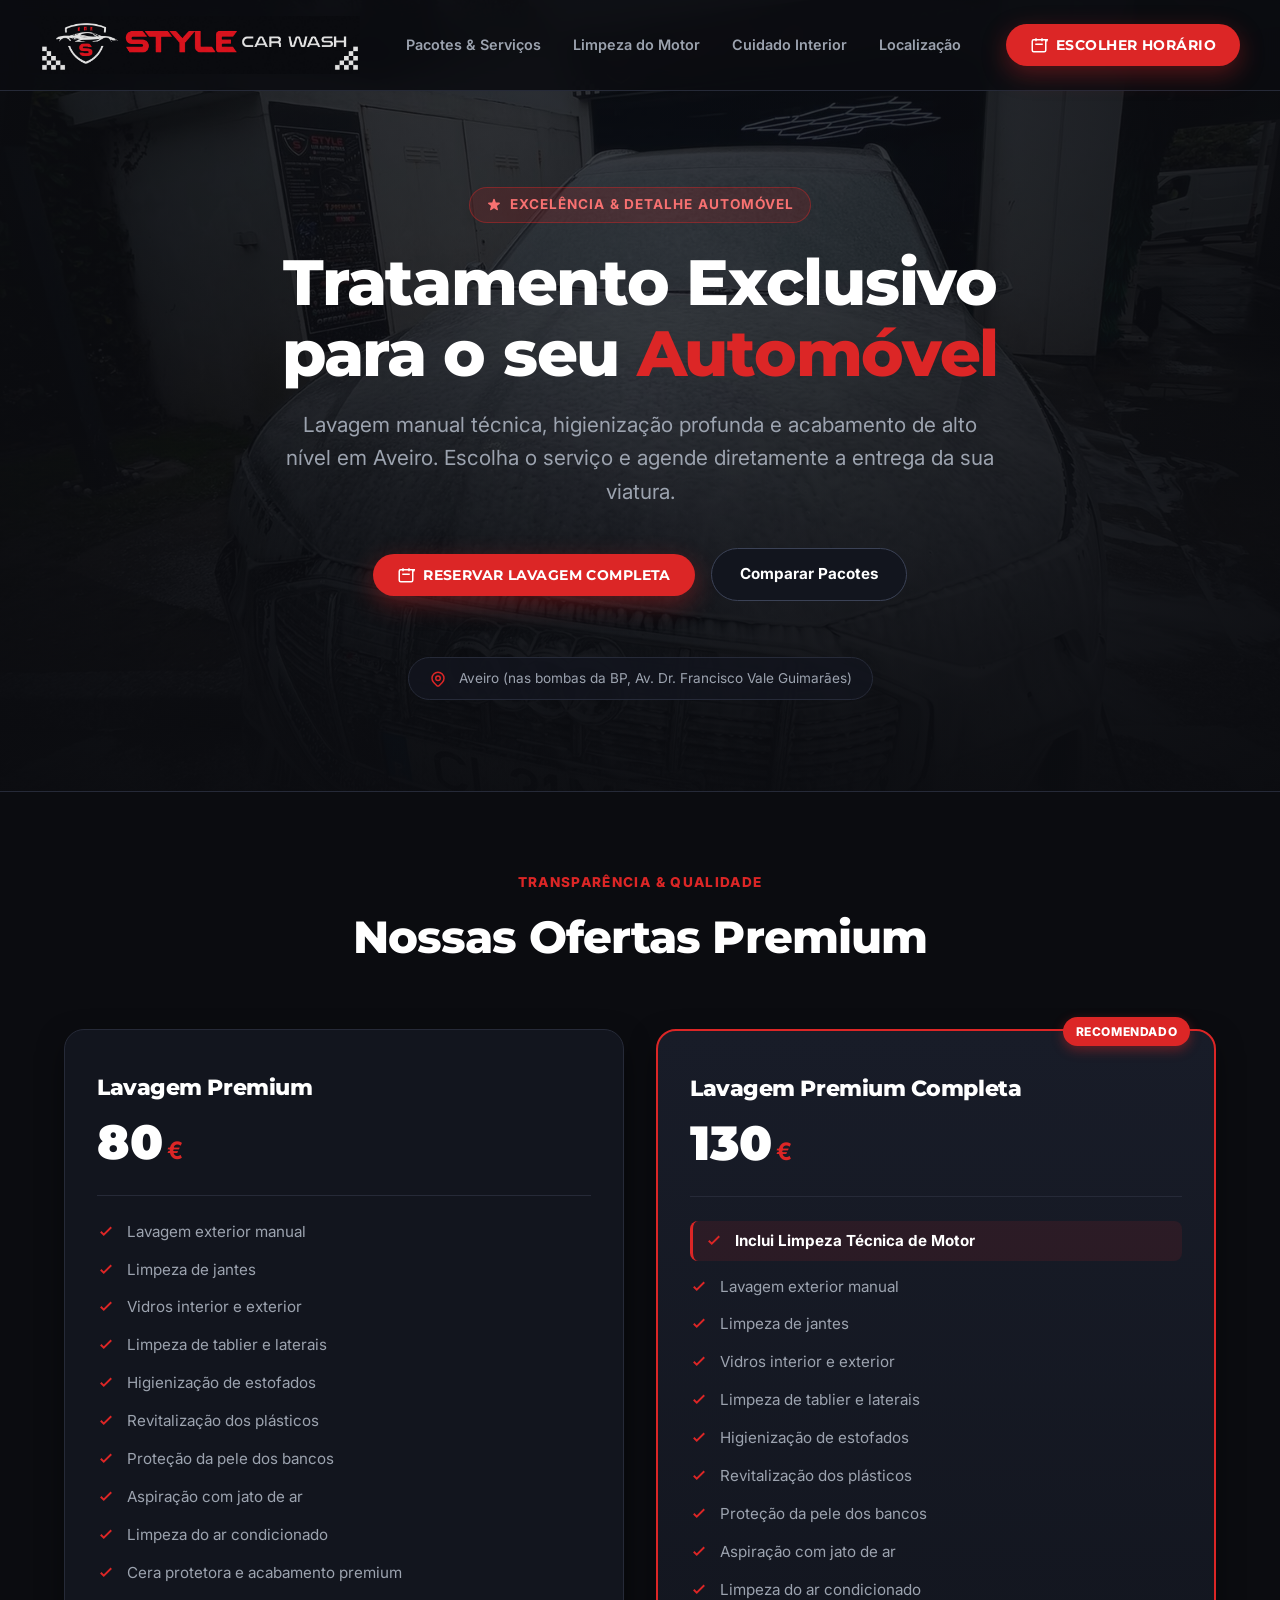
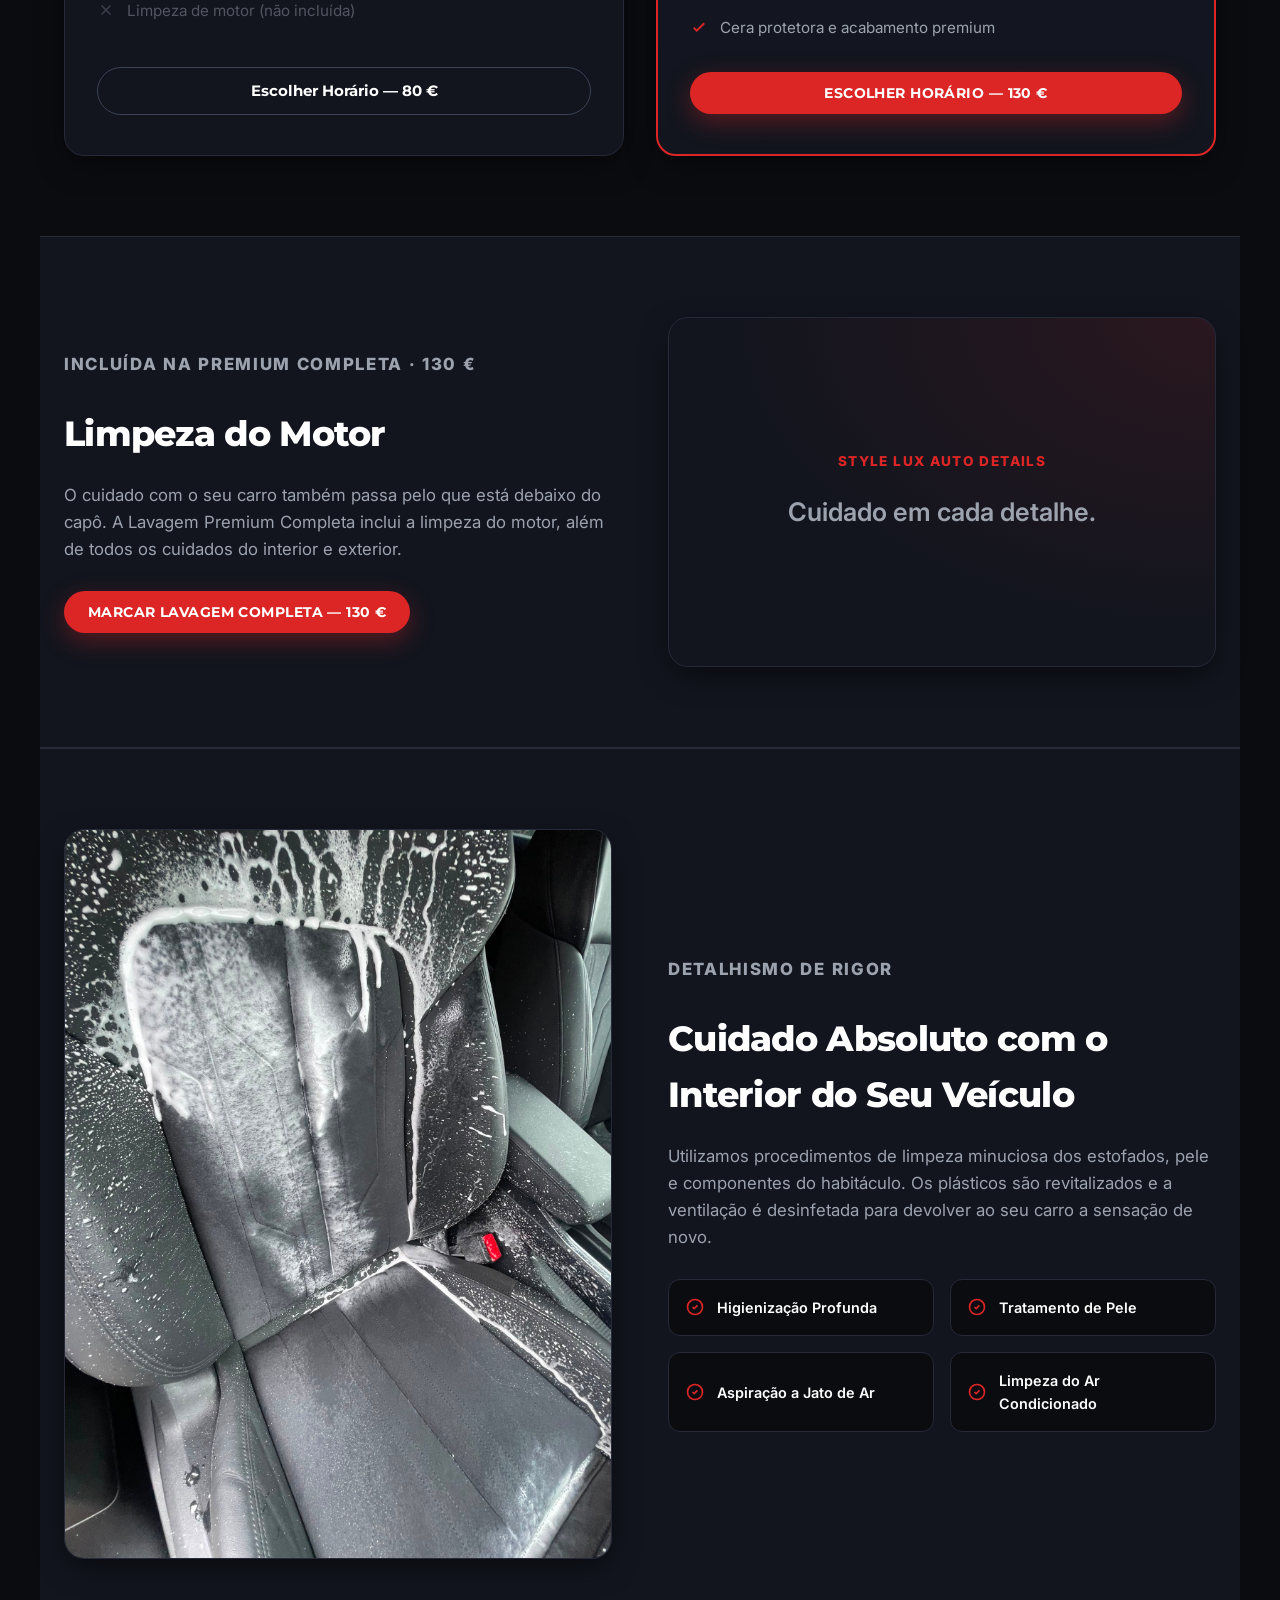
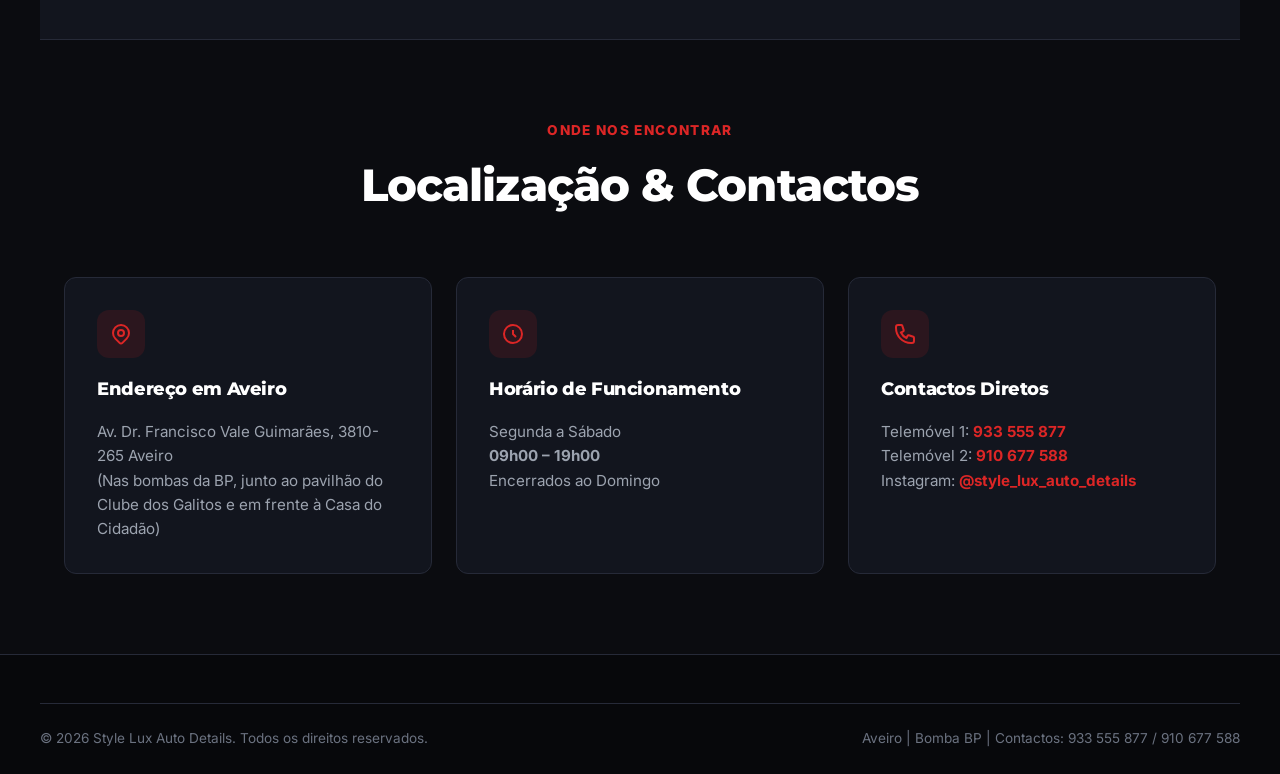
==== public/index.html @ 61701cb6 "Add Style Lux booking site, CRM and Vercel deployment support" ====
<!DOCTYPE html>
<html lang="pt-PT">
<head>
  <meta charset="UTF-8">
  <meta name="viewport" content="width=device-width, initial-scale=1.0">
  <title>Style Lux Auto Details | Detalhe Automóvel Premium em Aveiro</title>
  <meta name="description" content="Serviço de detalhe e lavagem premium automóvel nas bombas da BP em Aveiro. Escolha o seu pacote e agende o horário de entrega da sua viatura online.">
  <meta name="keywords" content="Style Lux, detalhe automóvel Aveiro, lavagem premium Aveiro, higienização estofados, limpeza motor Aveiro">
  
  <link rel="stylesheet" href="css/style.css?v=20261001-motor">
  <link rel="shortcut icon" href="data:image/svg+xml,<svg xmlns=%22http://www.w3.org/2000/svg%22 viewBox=%220 0 100 100%22><text y=%22.9em%22 font-size=%2290%22>🏎️</text></svg>">
</head>
<body>

  <!-- NAVBAR -->
  <nav class="navbar" id="navbar">
    <div class="nav-container">
      <a href="#" class="brand-logo" aria-label="Style Car Wash — início">
        <img src="assets/style-car-wash-logo.jpg" alt="Style Car Wash" width="320" height="58">
      </a>
      <ul class="nav-links">
        <li><a href="#servicos">Pacotes & Serviços</a></li>
        <li><a href="#motor">Limpeza do Motor</a></li>
        <li><a href="#detalhe">Cuidado Interior</a></li>
        <li><a href="#contactos">Localização</a></li>
      </ul>
      <button class="btn-cta" id="btn-nav-book" onclick="openBookingModal()">
        <svg width="18" height="18" fill="none" stroke="currentColor" stroke-width="2" viewBox="0 0 24 24"><path d="M8 7V3m8 4V3m-9 8h10M5 21h14a2 2 0 002-2V7a2 2 0 002-2H5a2 2 0 00-2 2v12a2 2 0 002 2z"></path></svg>
        Escolher Horário
      </button>
    </div>
  </nav>

  <!-- HERO SECTION -->
  <header class="hero">
    <div class="hero-overlay"></div>
    <div class="hero-container">
      <div class="hero-tag">
        <svg width="16" height="16" fill="currentColor" viewBox="0 0 20 20"><path d="M9.049 2.927c.3-.921 1.603-.921 1.902 0l1.07 3.292a1 1 0 00.95.69h3.462c.969 0 1.371 1.24.588 1.81l-2.8 2.034a1 1 0 00-.364 1.118l1.07 3.292c.3.921-.755 1.688-1.54 1.118l-2.8-2.034a1 1 0 00-1.175 0l-2.8 2.034c-.784.57-1.838-.197-1.539-1.118l1.07-3.292a1 1 0 00-.364-1.118L2.98 8.72c-.783-.57-.38-1.81.588-1.81h3.461a1 1 0 00.951-.69l1.07-3.292z"/></svg>
        Excelência & Detalhe Automóvel
      </div>
      <h1 class="hero-title">Tratamento Exclusivo para o seu <span>Automóvel</span></h1>
      <p class="hero-subtitle">Lavagem manual técnica, higienização profunda e acabamento de alto nível em Aveiro. Escolha o serviço e agende diretamente a entrega da sua viatura.</p>
      
      <div class="hero-actions">
        <button class="btn-cta" onclick="openBookingModal('completa')">
          <svg width="18" height="18" fill="none" stroke="currentColor" stroke-width="2" viewBox="0 0 24 24"><path d="M8 7V3m8 4V3m-9 8h10M5 21h14a2 2 0 002-2V7a2 2 0 002-2H5a2 2 0 00-2 2v12a2 2 0 002 2z"></path></svg>
          Reservar Lavagem Completa
        </button>
        <a href="#servicos" class="btn-secondary">Comparar Pacotes</a>
      </div>

      <div class="hero-location-bar">
        <svg width="18" height="18" fill="none" stroke="currentColor" stroke-width="2" viewBox="0 0 24 24"><path d="M17.657 16.657L13.414 20.9a1.998 1.998 0 01-2.827 0l-4.244-4.243a8 8 0 1111.314 0z"></path><path d="M15 11a3 3 0 11-6 0 3 3 0 016 0z"></path></svg>
        Aveiro (nas bombas da BP, Av. Dr. Francisco Vale Guimarães)
      </div>
    </div>
  </header>

  <!-- SERVICES SECTION -->
  <section class="section" id="servicos">
    <div class="section-header">
      <p class="section-subtitle">Transparência & Qualidade</p>
      <h2 class="section-title">Nossas Ofertas Premium</h2>
    </div>

    <div class="packages-grid">
      
      <!-- PACKAGE 1: PREMIUM (80 EUR) -->
      <div class="package-card" id="card-premium">
        <div class="package-header">
          <h3 class="package-name">Lavagem Premium</h3>
          <div class="package-price">
            <span class="amount">80</span>
            <span class="currency">€</span>
          </div>
        </div>
        <ul class="package-highlights">
          <li>
            <svg width="18" height="18" fill="none" stroke="currentColor" stroke-width="2.5" viewBox="0 0 24 24"><path d="M5 13l4 4L19 7"></path></svg>
            <span>Lavagem exterior manual</span>
          </li>
          <li>
            <svg width="18" height="18" fill="none" stroke="currentColor" stroke-width="2.5" viewBox="0 0 24 24"><path d="M5 13l4 4L19 7"></path></svg>
            <span>Limpeza de jantes</span>
          </li>
          <li>
            <svg width="18" height="18" fill="none" stroke="currentColor" stroke-width="2.5" viewBox="0 0 24 24"><path d="M5 13l4 4L19 7"></path></svg>
            <span>Vidros interior e exterior</span>
          </li>
          <li>
            <svg width="18" height="18" fill="none" stroke="currentColor" stroke-width="2.5" viewBox="0 0 24 24"><path d="M5 13l4 4L19 7"></path></svg>
            <span>Limpeza de tablier e laterais</span>
          </li>
          <li>
            <svg width="18" height="18" fill="none" stroke="currentColor" stroke-width="2.5" viewBox="0 0 24 24"><path d="M5 13l4 4L19 7"></path></svg>
            <span>Higienização de estofados</span>
          </li>
          <li>
            <svg width="18" height="18" fill="none" stroke="currentColor" stroke-width="2.5" viewBox="0 0 24 24"><path d="M5 13l4 4L19 7"></path></svg>
            <span>Revitalização dos plásticos</span>
          </li>
          <li>
            <svg width="18" height="18" fill="none" stroke="currentColor" stroke-width="2.5" viewBox="0 0 24 24"><path d="M5 13l4 4L19 7"></path></svg>
            <span>Proteção da pele dos bancos</span>
          </li>
          <li>
            <svg width="18" height="18" fill="none" stroke="currentColor" stroke-width="2.5" viewBox="0 0 24 24"><path d="M5 13l4 4L19 7"></path></svg>
            <span>Aspiração com jato de ar</span>
          </li>
          <li>
            <svg width="18" height="18" fill="none" stroke="currentColor" stroke-width="2.5" viewBox="0 0 24 24"><path d="M5 13l4 4L19 7"></path></svg>
            <span>Limpeza do ar condicionado</span>
          </li>
          <li>
            <svg width="18" height="18" fill="none" stroke="currentColor" stroke-width="2.5" viewBox="0 0 24 24"><path d="M5 13l4 4L19 7"></path></svg>
            <span>Cera protetora e acabamento premium</span>
          </li>
          <li class="excluded">
            <svg width="18" height="18" fill="none" stroke="currentColor" stroke-width="2" viewBox="0 0 24 24"><path d="M6 18L18 6M6 6l12 12"></path></svg>
            <span>Limpeza de motor (não incluída)</span>
          </li>
        </ul>
        <button class="btn-secondary" onclick="openBookingModal('premium')">
          Escolher Horário — 80 €
        </button>
      </div>

      <!-- PACKAGE 2: PREMIUM COMPLETA (130 EUR) -->
      <div class="package-card popular" id="card-completa">
        <span class="popular-badge">Recomendado</span>
        <div class="package-header">
          <h3 class="package-name">Lavagem Premium Completa</h3>
          <div class="package-price">
            <span class="amount">130</span>
            <span class="currency">€</span>
          </div>
        </div>
        <ul class="package-highlights">
          <li class="motor-highlight">
            <svg width="18" height="18" fill="none" stroke="currentColor" stroke-width="2.5" viewBox="0 0 24 24"><path d="M5 13l4 4L19 7"></path></svg>
            <span>Inclui Limpeza Técnica de Motor</span>
          </li>
          <li>
            <svg width="18" height="18" fill="none" stroke="currentColor" stroke-width="2.5" viewBox="0 0 24 24"><path d="M5 13l4 4L19 7"></path></svg>
            <span>Lavagem exterior manual</span>
          </li>
          <li>
            <svg width="18" height="18" fill="none" stroke="currentColor" stroke-width="2.5" viewBox="0 0 24 24"><path d="M5 13l4 4L19 7"></path></svg>
            <span>Limpeza de jantes</span>
          </li>
          <li>
            <svg width="18" height="18" fill="none" stroke="currentColor" stroke-width="2.5" viewBox="0 0 24 24"><path d="M5 13l4 4L19 7"></path></svg>
            <span>Vidros interior e exterior</span>
          </li>
          <li>
            <svg width="18" height="18" fill="none" stroke="currentColor" stroke-width="2.5" viewBox="0 0 24 24"><path d="M5 13l4 4L19 7"></path></svg>
            <span>Limpeza de tablier e laterais</span>
          </li>
          <li>
            <svg width="18" height="18" fill="none" stroke="currentColor" stroke-width="2.5" viewBox="0 0 24 24"><path d="M5 13l4 4L19 7"></path></svg>
            <span>Higienização de estofados</span>
          </li>
          <li>
            <svg width="18" height="18" fill="none" stroke="currentColor" stroke-width="2.5" viewBox="0 0 24 24"><path d="M5 13l4 4L19 7"></path></svg>
            <span>Revitalização dos plásticos</span>
          </li>
          <li>
            <svg width="18" height="18" fill="none" stroke="currentColor" stroke-width="2.5" viewBox="0 0 24 24"><path d="M5 13l4 4L19 7"></path></svg>
            <span>Proteção da pele dos bancos</span>
          </li>
          <li>
            <svg width="18" height="18" fill="none" stroke="currentColor" stroke-width="2.5" viewBox="0 0 24 24"><path d="M5 13l4 4L19 7"></path></svg>
            <span>Aspiração com jato de ar</span>
          </li>
          <li>
            <svg width="18" height="18" fill="none" stroke="currentColor" stroke-width="2.5" viewBox="0 0 24 24"><path d="M5 13l4 4L19 7"></path></svg>
            <span>Limpeza do ar condicionado</span>
          </li>
          <li>
            <svg width="18" height="18" fill="none" stroke="currentColor" stroke-width="2.5" viewBox="0 0 24 24"><path d="M5 13l4 4L19 7"></path></svg>
            <span>Cera protetora e acabamento premium</span>
          </li>
        </ul>
        <button class="btn-cta" style="width:100%; justify-content:center;" onclick="openBookingModal('completa')">
          Escolher Horário — 130 €
        </button>
      </div>

    </div>
  </section>

  <!-- ENGINE CLEANING SPOTLIGHT -->
  <section class="section detail-section" id="motor">
    <div class="detail-grid">
      <div class="detail-content">
        <p class="section-subtitle">Incluída na Premium Completa · 130 €</p>
        <h2>Limpeza do Motor</h2>
        <p>O cuidado com o seu carro também passa pelo que está debaixo do capô. A Lavagem Premium Completa inclui a limpeza do motor, além de todos os cuidados do interior e exterior.</p>
        <button class="btn-cta" onclick="openBookingModal('completa')">Marcar Lavagem Completa — 130 €</button>
      </div>
      <div class="detail-img-container engine-photo-placeholder" aria-label="Limpeza do motor — fotografia a adicionar">
        <span class="section-subtitle">STYLE LUX AUTO DETAILS</span>
        <span class="engine-placeholder-title">Cuidado em cada detalhe.</span>
      </div>
    </div>
  </section>

  <!-- INTERIOR & DETAIL SPOTLIGHT -->
  <section class="section detail-section" id="detalhe">
    <div class="detail-grid">
      <div class="detail-img-container">
        <img src="assets/interior-limpeza.jpeg" alt="Higienização de banco automóvel com espuma — Style Lux Aveiro">
      </div>
      <div class="detail-content">
        <p class="section-subtitle">Detalhismo de Rigor</p>
        <h2>Cuidado Absoluto com o Interior do Seu Veículo</h2>
        <p>Utilizamos procedimentos de limpeza minuciosa dos estofados, pele e componentes do habitáculo. Os plásticos são revitalizados e a ventilação é desinfetada para devolver ao seu carro a sensação de novo.</p>

        <div class="detail-features">
          <div class="detail-feature-item">
            <svg width="20" height="20" fill="none" stroke="currentColor" stroke-width="2" viewBox="0 0 24 24"><path d="M9 12l2 2 4-4m6 2a9 9 0 11-18 0 9 9 0 0118 0z"></path></svg>
            Higienização Profunda
          </div>
          <div class="detail-feature-item">
            <svg width="20" height="20" fill="none" stroke="currentColor" stroke-width="2" viewBox="0 0 24 24"><path d="M9 12l2 2 4-4m6 2a9 9 0 11-18 0 9 9 0 0118 0z"></path></svg>
            Tratamento de Pele
          </div>
          <div class="detail-feature-item">
            <svg width="20" height="20" fill="none" stroke="currentColor" stroke-width="2" viewBox="0 0 24 24"><path d="M9 12l2 2 4-4m6 2a9 9 0 11-18 0 9 9 0 0118 0z"></path></svg>
            Aspiração a Jato de Ar
          </div>
          <div class="detail-feature-item">
            <svg width="20" height="20" fill="none" stroke="currentColor" stroke-width="2" viewBox="0 0 24 24"><path d="M9 12l2 2 4-4m6 2a9 9 0 11-18 0 9 9 0 0118 0z"></path></svg>
            Limpeza do Ar Condicionado
          </div>
        </div>
      </div>
    </div>
  </section>

  <!-- LOCATION & CONTACTS SECTION -->
  <section class="section" id="contactos">
    <div class="section-header">
      <p class="section-subtitle">Onde Nos Encontrar</p>
      <h2 class="section-title">Localização & Contactos</h2>
    </div>

    <div class="info-grid">
      <div class="info-card">
        <div class="info-icon">
          <svg width="24" height="24" fill="none" stroke="currentColor" stroke-width="2" viewBox="0 0 24 24"><path d="M17.657 16.657L13.414 20.9a1.998 1.998 0 01-2.827 0l-4.244-4.243a8 8 0 1111.314 0z"></path><path d="M15 11a3 3 0 11-6 0 3 3 0 016 0z"></path></svg>
        </div>
        <h3 class="info-title">Endereço em Aveiro</h3>
        <p class="info-desc">Av. Dr. Francisco Vale Guimarães, 3810-265 Aveiro<br>(Nas bombas da BP, junto ao pavilhão do Clube dos Galitos e em frente à Casa do Cidadão)</p>
      </div>

      <div class="info-card">
        <div class="info-icon">
          <svg width="24" height="24" fill="none" stroke="currentColor" stroke-width="2" viewBox="0 0 24 24"><path d="M12 8v4l3 3m6-3a9 9 0 11-18 0 9 9 0 0118 0z"></path></svg>
        </div>
        <h3 class="info-title">Horário de Funcionamento</h3>
        <p class="info-desc">Segunda a Sábado<br><strong>09h00 – 19h00</strong><br>Encerrados ao Domingo</p>
      </div>

      <div class="info-card">
        <div class="info-icon">
          <svg width="24" height="24" fill="none" stroke="currentColor" stroke-width="2" viewBox="0 0 24 24"><path d="M3 5a2 2 0 012-2h3.28a1 1 0 01.948.684l1.498 4.493a1 1 0 01-.502 1.21l-2.257 1.13a11.042 11.042 0 005.516 5.516l1.13-2.257a1 1 0 011.21-.502l4.493 1.498a1 1 0 01.684.949V19a2 2 0 01-2 2h-1C9.716 21 3 14.284 3 6V5z"></path></svg>
        </div>
        <h3 class="info-title">Contactos Diretos</h3>
        <p class="info-desc">
          Telemóvel 1: <a href="tel:933555877" class="info-link">933 555 877</a><br>
          Telemóvel 2: <a href="tel:910677588" class="info-link">910 677 588</a><br>
          Instagram: <a href="https://instagram.com/style_lux_auto_details" target="_blank" rel="noopener" class="info-link">@style_lux_auto_details</a>
        </p>
      </div>
    </div>
  </section>

  <!-- BOOKING WIZARD MODAL -->
  <div class="modal-overlay" id="bookingModal">
    <div class="modal-container">
      <div class="modal-header">
        <h3 class="modal-title">
          <svg width="20" height="20" fill="none" stroke="currentColor" stroke-width="2" viewBox="0 0 24 24"><path d="M8 7V3m8 4V3m-9 8h10M5 21h14a2 2 0 002-2V7a2 2 0 002-2H5a2 2 0 00-2 2v12a2 2 0 002 2z"></path></svg>
          Agendar Entrega da Viatura
        </h3>
        <button class="modal-close" onclick="closeBookingModal()">&times;</button>
      </div>
      
      <div class="modal-body">
        
        <div id="bookingFormStep">
          <div class="alert alert-danger" id="formError"></div>

          <!-- SERVICE SELECTOR -->
          <div class="form-group">
            <label class="form-label">1. Selecione o Serviço</label>
            <div class="service-selector">
              <div class="service-option" id="opt-premium" onclick="selectService('premium')">
                <div class="service-option-title">Lavagem Premium</div>
                <div class="service-option-price">80 €</div>
              </div>
              <div class="service-option" id="opt-completa" onclick="selectService('completa')">
                <div class="service-option-title">Lavagem Premium Completa</div>
                <div class="service-option-price">130 €</div>
              </div>
            </div>
          </div>

          <!-- DATE SELECTOR -->
          <div class="form-group">
            <label class="form-label" for="bookingDate">2. Selecione a Data</label>
            <input type="date" id="bookingDate" class="form-control" onchange="fetchAvailability()">
          </div>

          <!-- TIME SLOT SELECTOR -->
          <div class="form-group">
            <label class="form-label">3. Horário de Entrega da Viatura</label>
            <div class="slots-grid" id="slotsGrid">
              <div style="color:var(--text-muted); font-size:0.9rem;">Por favor selecione primeiro a data.</div>
            </div>
            <div class="availability-info" id="availabilityNotice"></div>
          </div>

          <!-- CUSTOMER DETAILS -->
          <div class="form-group">
            <label class="form-label" for="customerName">4. Nome Completo</label>
            <input type="text" id="customerName" class="form-control" placeholder="Ex: João Silva">
          </div>

          <div class="form-group">
            <label class="form-label" for="customerPhone">5. Telemóvel de Contacto</label>
            <input type="tel" id="customerPhone" class="form-control" placeholder="Ex: 912 345 678">
          </div>

          <div class="form-group">
            <label class="form-label" for="carModel">6. Marca e Modelo da Viatura</label>
            <input type="text" id="carModel" class="form-control" placeholder="Ex: BMW Série 3 / Golf VII">
          </div>

          <!-- ORDER SUMMARY -->
          <div class="summary-box">
            <div class="summary-row">
              <span>Serviço:</span>
              <strong id="sumService">Lavagem Premium</strong>
            </div>
            <div class="summary-row">
              <span>Data:</span>
              <strong id="sumDate">-</strong>
            </div>
            <div class="summary-row">
              <span>Horário de Entrega:</span>
              <strong id="sumTime">-</strong>
            </div>
            <div class="summary-row total">
              <span>Total a pagar no local:</span>
              <span id="sumPrice">80 €</span>
            </div>
          </div>

          <!-- PRIVACY NOTE -->
          <p style="font-size:0.8rem; color:var(--text-muted); margin-bottom:1.25rem;">
            Os seus dados pessoais são utilizados exclusivamente para gerir a sua marcação e contacto sobre o serviço.
          </p>

          <button class="btn-cta" id="btnSubmitBooking" style="width:100%; justify-content:center;" onclick="submitBooking()">
            Confirmar Marcação
          </button>
        </div>

        <!-- CONFIRMATION STEP (SUCCESS) -->
        <div id="bookingConfirmationStep" style="display:none;">
          <div class="confirmation-box">
            <div class="success-icon">
              <svg width="32" height="32" fill="none" stroke="currentColor" stroke-width="3" viewBox="0 0 24 24"><path d="M5 13l4 4L19 7"></path></svg>
            </div>
            <h3>Marcação Confirmada com Sucesso!</h3>
            <p style="color:var(--text-muted); margin-top:0.5rem;">Guarde a sua referência de agendamento:</p>

            <div class="ref-code" id="resRefCode">#SL-XXXXXX</div>

            <div class="summary-box" style="text-align:left;">
              <div class="summary-row">
                <span>Serviço:</span>
                <strong id="resService">-</strong>
              </div>
              <div class="summary-row">
                <span>Data:</span>
                <strong id="resDate">-</strong>
              </div>
              <div class="summary-row">
                <span>Horário de Entrega:</span>
                <strong id="resTime">-</strong>
              </div>
              <div class="summary-row">
                <span>Viatura:</span>
                <strong id="resCar">-</strong>
              </div>
              <div class="summary-row total">
                <span>Valor:</span>
                <span id="resPrice">-</span>
              </div>
            </div>

            <p style="font-size:0.9rem; color:var(--text-muted); margin-bottom:1.5rem;">
              Localização: <strong>Bomba da BP em Aveiro</strong> (Av. Dr. Francisco Vale Guimarães, junto ao Clube dos Galitos).<br>
              Agradecemos a sua preferência!
            </p>

            <button class="btn-secondary" style="width:100%;" onclick="closeBookingModal()">
              Fechar
            </button>
          </div>
        </div>

      </div>
    </div>
  </div>

  <!-- FOOTER -->
  <footer class="footer">
    <div class="footer-container">
      <div class="footer-bottom">
        <div>&copy; 2026 Style Lux Auto Details. Todos os direitos reservados.</div>
        <div>Aveiro | Bomba BP | Contactos: 933 555 877 / 910 677 588</div>
      </div>
    </div>
  </footer>

  <script src="js/app.js?v=20261001-sync"></script>
</body>
</html>
---- public/css/style.css ----
/* ==========================================================================
   Style Lux Auto Details - Design System & Stylesheet
   Color Palette: Dark Charcoal (#0B0C10, #12151E), Crimson Red (#DC2626, #EF4444),
   Clean White (#FFFFFF), Muted Silver (#9CA3AF, #374151).
   ========================================================================== */

@import url('https://fonts.googleapis.com/css2?family=Montserrat:wght@400;500;600;700;800;900&family=Inter:wght@300;400;500;600;700&display=swap');

:root {
  --bg-main: #0b0c10;
  --bg-card: #12151e;
  --bg-card-hover: #191d2a;
  --bg-modal: #10131b;
  --border-color: #262a38;
  --border-highlight: #3b4256;
  
  --brand-red: #dc2626;
  --brand-red-hover: #ef4444;
  --brand-red-glow: rgba(220, 38, 38, 0.25);
  
  --text-main: #ffffff;
  --text-muted: #9ca3af;
  --text-dim: #6b7280;
  
  --accent-gold: #d97706;
  --status-green: #10b981;
  --status-red: #ef4444;
  --status-gray: #4b5563;
  
  --font-heading: 'Montserrat', -apple-system, sans-serif;
  --font-body: 'Inter', -apple-system, sans-serif;
  
  --radius-sm: 8px;
  --radius-md: 12px;
  --radius-lg: 20px;
  --radius-full: 9999px;
  
  --shadow-card: 0 10px 30px -5px rgba(0, 0, 0, 0.6);
  --shadow-red: 0 8px 25px rgba(220, 38, 38, 0.35);
}

*, *::before, *::after {
  box-sizing: border-box;
  margin: 0;
  padding: 0;
}

html {
  scroll-behavior: smooth;
  font-family: var(--font-body);
  background-color: var(--bg-main);
  color: var(--text-main);
  line-height: 1.6;
  -webkit-font-smoothing: antialiased;
}

body {
  overflow-x: hidden;
  min-height: 100vh;
  display: flex;
  flex-direction: column;
}

h1, h2, h3, h4, h5, h6 {
  font-family: var(--font-heading);
  font-weight: 800;
  letter-spacing: -0.02em;
  color: var(--text-main);
}

a {
  color: inherit;
  text-decoration: none;
}

button {
  cursor: pointer;
  border: none;
  font-family: var(--font-heading);
  transition: all 0.2s ease-in-out;
}

/* ==========================================================================
   NAVIGATION BAR
   ========================================================================== */
.navbar {
  position: fixed;
  top: 0;
  left: 0;
  right: 0;
  z-index: 1000;
  background: rgba(11, 12, 16, 0.88);
  backdrop-filter: blur(12px);
  border-bottom: 1px solid var(--border-color);
  padding: 1rem 1.5rem;
}

.nav-container {
  max-width: 1200px;
  margin: 0 auto;
  display: flex;
  align-items: center;
  justify-content: space-between;
}

.brand-logo {
  display: flex;
  align-items: center;
  gap: 0.75rem;
  font-family: var(--font-heading);
  font-weight: 900;
  font-size: 1.25rem;
  text-transform: uppercase;
  letter-spacing: 0.05em;
}

.brand-logo img {
  display: block;
  width: clamp(140px, 27vw, 320px);
  height: 58px;
  object-fit: cover;
  object-position: center;
}

@media (max-width: 600px) {
  .navbar { padding: 0.75rem 1rem; }
  .nav-container { gap: 0.75rem; }
  .brand-logo img { width: min(46vw, 180px); height: 34px; }
  #btn-nav-book { padding: 0.65rem 0.7rem; font-size: 0.65rem; letter-spacing: 0; white-space: nowrap; }
  #btn-nav-book svg { width: 15px; height: 15px; flex-shrink: 0; }
}

.brand-logo span.highlight {
  color: var(--brand-red);
}

.brand-badge {
  font-size: 0.65rem;
  font-weight: 700;
  background: rgba(220, 38, 38, 0.15);
  color: var(--brand-red);
  padding: 0.2rem 0.5rem;
  border-radius: var(--radius-sm);
  border: 1px solid rgba(220, 38, 38, 0.3);
  text-transform: uppercase;
}

.nav-links {
  display: flex;
  align-items: center;
  gap: 2rem;
  list-style: none;
}

.nav-links a {
  font-size: 0.9rem;
  font-weight: 600;
  color: var(--text-muted);
  transition: color 0.2s;
}

.nav-links a:hover {
  color: var(--text-main);
}

.btn-cta {
  background: var(--brand-red);
  color: var(--text-main);
  padding: 0.75rem 1.5rem;
  font-size: 0.9rem;
  font-weight: 700;
  border-radius: var(--radius-full);
  text-transform: uppercase;
  letter-spacing: 0.03em;
  box-shadow: var(--shadow-red);
  display: inline-flex;
  align-items: center;
  gap: 0.5rem;
}

.btn-cta:hover {
  background: var(--brand-red-hover);
  transform: translateY(-2px);
  box-shadow: 0 12px 30px rgba(220, 38, 38, 0.45);
}

/* ==========================================================================
   HERO SECTION
   ========================================================================== */
.hero {
  position: relative;
  min-height: 88vh;
  padding-top: 6rem;
  display: flex;
  align-items: center;
  justify-content: center;
  background: linear-gradient(180deg, rgba(11,12,16,0.5) 0%, rgba(11,12,16,0.95) 100%),
              url('../assets/hero-lavagem-espuma.jpeg') center/cover no-repeat;
  border-bottom: 1px solid var(--border-color);
}

.hero-overlay {
  position: absolute;
  inset: 0;
  background: radial-gradient(circle at center, rgba(11,12,16,0.3) 0%, rgba(11,12,16,0.9) 100%);
}

.hero-container {
  position: relative;
  z-index: 10;
  max-width: 900px;
  margin: 0 auto;
  padding: 3rem 1.5rem;
  text-align: center;
}

.hero-tag {
  display: inline-flex;
  align-items: center;
  gap: 0.5rem;
  background: rgba(220, 38, 38, 0.15);
  border: 1px solid rgba(220, 38, 38, 0.4);
  color: #f87171;
  padding: 0.4rem 1rem;
  border-radius: var(--radius-full);
  font-size: 0.85rem;
  font-weight: 700;
  text-transform: uppercase;
  letter-spacing: 0.08em;
  margin-bottom: 1.5rem;
}

.hero-title {
  font-size: clamp(2.4rem, 5vw, 4rem);
  line-height: 1.1;
  margin-bottom: 1.25rem;
}

.hero-title span {
  color: var(--brand-red);
}

.hero-subtitle {
  font-size: clamp(1.05rem, 2vw, 1.3rem);
  color: var(--text-muted);
  max-width: 720px;
  margin: 0 auto 2.5rem;
  font-weight: 400;
}

.hero-actions {
  display: flex;
  align-items: center;
  justify-content: center;
  gap: 1rem;
  flex-wrap: wrap;
}

.btn-secondary {
  background: var(--bg-card);
  color: var(--text-main);
  border: 1px solid var(--border-highlight);
  padding: 0.85rem 1.75rem;
  font-size: 0.95rem;
  font-weight: 700;
  border-radius: var(--radius-full);
}

.btn-secondary:hover {
  background: var(--bg-card-hover);
  border-color: var(--text-muted);
}

.hero-location-bar {
  margin-top: 3.5rem;
  display: inline-flex;
  align-items: center;
  gap: 0.75rem;
  background: rgba(18, 21, 30, 0.85);
  border: 1px solid var(--border-color);
  padding: 0.6rem 1.25rem;
  border-radius: var(--radius-full);
  font-size: 0.85rem;
  color: var(--text-muted);
}

.hero-location-bar svg {
  color: var(--brand-red);
  flex-shrink: 0;
}

/* ==========================================================================
   SERVICES & PACKAGES SECTION
   ========================================================================== */
.section {
  padding: 5rem 1.5rem;
  max-width: 1200px;
  margin: 0 auto;
  width: 100%;
}

.section-header {
  text-align: center;
  max-width: 700px;
  margin: 0 auto 3.5rem;
}

.section-subtitle {
  color: var(--brand-red);
  font-size: 0.85rem;
  font-weight: 800;
  text-transform: uppercase;
  letter-spacing: 0.1em;
  margin-bottom: 0.5rem;
}

.section-title {
  font-size: clamp(2rem, 3.5vw, 2.8rem);
}

.packages-grid {
  display: grid;
  grid-template-columns: repeat(auto-fit, minmax(320px, 1fr));
  gap: 2rem;
  align-items: stretch;
}

.package-card {
  background: var(--bg-card);
  border: 1px solid var(--border-color);
  border-radius: var(--radius-lg);
  padding: 2.5rem 2rem;
  display: flex;
  flex-direction: column;
  position: relative;
  transition: transform 0.3s, border-color 0.3s, box-shadow 0.3s;
  box-shadow: var(--shadow-card);
}

.package-card:hover {
  transform: translateY(-5px);
  border-color: var(--border-highlight);
}

.package-card.popular {
  border: 2px solid var(--brand-red);
  background: linear-gradient(180deg, #181c28 0%, var(--bg-card) 100%);
}

.popular-badge {
  position: absolute;
  top: -14px;
  right: 24px;
  background: var(--brand-red);
  color: #fff;
  font-size: 0.75rem;
  font-weight: 800;
  padding: 0.3rem 0.8rem;
  border-radius: var(--radius-full);
  text-transform: uppercase;
  letter-spacing: 0.05em;
  box-shadow: 0 4px 12px rgba(220, 38, 38, 0.4);
}

.package-header {
  margin-bottom: 1.5rem;
  padding-bottom: 1.5rem;
  border-bottom: 1px solid var(--border-color);
}

.package-name {
  font-size: 1.4rem;
  margin-bottom: 0.75rem;
}

.package-price {
  display: flex;
  align-items: baseline;
  gap: 0.25rem;
}

.package-price .amount {
  font-size: 3rem;
  font-weight: 900;
  font-family: var(--font-heading);
  color: var(--text-main);
  line-height: 1;
}

.package-price .currency {
  font-size: 1.5rem;
  font-weight: 700;
  color: var(--brand-red);
}

.package-highlights {
  list-style: none;
  margin-bottom: 2rem;
  flex-grow: 1;
  display: flex;
  flex-direction: column;
  gap: 0.85rem;
}

.package-highlights li {
  display: flex;
  align-items: flex-start;
  gap: 0.75rem;
  font-size: 0.95rem;
  color: var(--text-muted);
}

.package-highlights li.motor-highlight {
  color: var(--text-main);
  font-weight: 700;
  background: rgba(220, 38, 38, 0.1);
  padding: 0.5rem 0.75rem;
  border-radius: var(--radius-sm);
  border-left: 3px solid var(--brand-red);
}

.package-highlights li svg {
  flex-shrink: 0;
  color: var(--brand-red);
  margin-top: 2px;
}

.package-highlights li.excluded {
  opacity: 0.45;
}

.package-highlights li.excluded svg {
  color: var(--text-dim);
}

/* ==========================================================================
   INTERIOR & DETAIL SPOTLIGHT
   ========================================================================== */
.detail-section {
  background: var(--bg-card);
  border-top: 1px solid var(--border-color);
  border-bottom: 1px solid var(--border-color);
}

.detail-grid {
  display: grid;
  grid-template-columns: 1fr 1fr;
  gap: 3.5rem;
  align-items: center;
}

.detail-img-container {
  position: relative;
  border-radius: var(--radius-lg);
  overflow: hidden;
  border: 1px solid var(--border-color);
  box-shadow: var(--shadow-card);
}

.detail-img-container img {
  width: 100%;
  height: 100%;
  object-fit: cover;
  display: block;
  transition: transform 0.5s;
}

.detail-img-container:hover img {
  transform: scale(1.03);
}

.detail-content h2 {
  font-size: 2.2rem;
  margin-bottom: 1.25rem;
}

.detail-content p {
  color: var(--text-muted);
  font-size: 1.05rem;
  margin-bottom: 1.75rem;
}

.detail-features {
  display: grid;
  grid-template-columns: 1fr 1fr;
  gap: 1rem;
}

.detail-feature-item {
  background: var(--bg-main);
  padding: 1rem;
  border-radius: var(--radius-md);
  border: 1px solid var(--border-color);
  display: flex;
  align-items: center;
  gap: 0.75rem;
  font-size: 0.9rem;
  font-weight: 600;
}

.detail-feature-item svg {
  color: var(--brand-red);
  flex-shrink: 0;
}

/* ==========================================================================
   LOCATION & CONTACT SECTION
   ========================================================================== */
.info-grid {
  display: grid;
  grid-template-columns: repeat(auto-fit, minmax(280px, 1fr));
  gap: 1.5rem;
}

.info-card {
  background: var(--bg-card);
  border: 1px solid var(--border-color);
  border-radius: var(--radius-md);
  padding: 2rem;
  display: flex;
  flex-direction: column;
  gap: 1rem;
}

.info-icon {
  width: 48px;
  height: 48px;
  border-radius: var(--radius-md);
  background: rgba(220, 38, 38, 0.12);
  color: var(--brand-red);
  display: flex;
  align-items: center;
  justify-content: center;
}

.info-title {
  font-size: 1.15rem;
}

.info-desc {
  color: var(--text-muted);
  font-size: 0.95rem;
}

.info-link {
  color: var(--brand-red);
  font-weight: 700;
  font-size: 0.95rem;
  display: inline-flex;
  align-items: center;
  gap: 0.4rem;
}

.info-link:hover {
  text-decoration: underline;
}

/* ==========================================================================
   BOOKING MODAL / WIZARD
   ========================================================================== */
.modal-overlay {
  position: fixed;
  inset: 0;
  z-index: 2000;
  background: rgba(0, 0, 0, 0.85);
  backdrop-filter: blur(8px);
  display: flex;
  align-items: center;
  justify-content: center;
  padding: 1rem;
  opacity: 0;
  visibility: hidden;
  transition: opacity 0.3s, visibility 0.3s;
}

.modal-overlay.active {
  opacity: 1;
  visibility: visible;
}

.modal-container {
  background: var(--bg-modal);
  border: 1px solid var(--border-highlight);
  border-radius: var(--radius-lg);
  max-width: 650px;
  width: 100%;
  max-height: 90vh;
  overflow-y: auto;
  box-shadow: 0 20px 50px rgba(0,0,0,0.8);
  display: flex;
  flex-direction: column;
  position: relative;
  transform: scale(0.95);
  transition: transform 0.3s;
}

.modal-overlay.active .modal-container {
  transform: scale(1);
}

.modal-header {
  padding: 1.5rem 2rem;
  border-bottom: 1px solid var(--border-color);
  display: flex;
  align-items: center;
  justify-content: space-between;
}

.modal-title {
  font-size: 1.3rem;
  display: flex;
  align-items: center;
  gap: 0.5rem;
}

.modal-close {
  background: transparent;
  color: var(--text-muted);
  border: none;
  font-size: 1.5rem;
  width: 36px;
  height: 36px;
  border-radius: var(--radius-full);
  display: flex;
  align-items: center;
  justify-content: center;
}

.modal-close:hover {
  background: var(--border-color);
  color: var(--text-main);
}

.modal-body {
  padding: 2rem;
}

.form-group {
  margin-bottom: 1.5rem;
}

.form-label {
  display: block;
  font-family: var(--font-heading);
  font-size: 0.85rem;
  font-weight: 700;
  text-transform: uppercase;
  letter-spacing: 0.05em;
  color: var(--text-muted);
  margin-bottom: 0.5rem;
}

.form-control {
  width: 100%;
  background: var(--bg-main);
  border: 1px solid var(--border-color);
  border-radius: var(--radius-md);
  padding: 0.85rem 1rem;
  color: var(--text-main);
  font-family: var(--font-body);
  font-size: 1rem;
  transition: border-color 0.2s;
}

.form-control:focus {
  outline: none;
  border-color: var(--brand-red);
}

/* Service radio selector in modal */
.service-selector {
  display: grid;
  grid-template-columns: 1fr 1fr;
  gap: 1rem;
  margin-bottom: 1.5rem;
}

.service-option {
  background: var(--bg-main);
  border: 1px solid var(--border-color);
  border-radius: var(--radius-md);
  padding: 1.25rem;
  cursor: pointer;
  transition: all 0.2s;
  display: flex;
  flex-direction: column;
  justify-content: space-between;
}

.service-option:hover {
  border-color: var(--border-highlight);
}

.service-option.selected {
  border: 2px solid var(--brand-red);
  background: rgba(220, 38, 38, 0.08);
}

.service-option-title {
  font-weight: 700;
  font-size: 1rem;
  margin-bottom: 0.4rem;
}

.service-option-price {
  font-size: 1.25rem;
  font-weight: 800;
  color: var(--brand-red);
}

/* Slot buttons grid */
.slots-grid {
  display: grid;
  grid-template-columns: repeat(auto-fill, minmax(90px, 1fr));
  gap: 0.75rem;
}

.slot-btn {
  background: var(--bg-main);
  border: 1px solid var(--border-color);
  border-radius: var(--radius-md);
  padding: 0.75rem;
  text-align: center;
  font-weight: 700;
  font-size: 0.95rem;
  color: var(--text-main);
  transition: all 0.2s;
}

.slot-btn:hover:not(:disabled) {
  border-color: var(--brand-red);
  color: var(--brand-red);
}

.slot-btn.selected {
  background: var(--brand-red);
  color: #fff;
  border-color: var(--brand-red);
  box-shadow: 0 4px 12px rgba(220, 38, 38, 0.4);
}

.slot-btn:disabled {
  opacity: 0.35;
  cursor: not-allowed;
  text-decoration: line-through;
  border-color: transparent;
}

.availability-info {
  margin-top: 0.75rem;
  font-size: 0.85rem;
  color: var(--text-muted);
}

.summary-box {
  background: rgba(18, 21, 30, 0.8);
  border: 1px solid var(--border-color);
  border-radius: var(--radius-md);
  padding: 1.25rem;
  margin-bottom: 1.5rem;
}

.summary-row {
  display: flex;
  justify-content: space-between;
  margin-bottom: 0.5rem;
  font-size: 0.95rem;
}

.summary-row:last-child {
  margin-bottom: 0;
}

.summary-row.total {
  border-top: 1px dashed var(--border-color);
  padding-top: 0.75rem;
  margin-top: 0.75rem;
  font-weight: 800;
  font-size: 1.1rem;
}

.summary-row.total span:last-child {
  color: var(--brand-red);
}

/* Confirmation Success Box */
.confirmation-box {
  text-align: center;
  padding: 2rem 1rem;
}

.success-icon {
  width: 64px;
  height: 64px;
  border-radius: var(--radius-full);
  background: rgba(16, 185, 129, 0.15);
  color: var(--status-green);
  display: flex;
  align-items: center;
  justify-content: center;
  margin: 0 auto 1.5rem;
  border: 1px solid rgba(16, 185, 129, 0.3);
}

.ref-code {
  display: inline-block;
  background: rgba(220, 38, 38, 0.15);
  border: 1px dashed var(--brand-red);
  color: var(--brand-red);
  font-family: var(--font-heading);
  font-weight: 900;
  font-size: 1.5rem;
  letter-spacing: 0.1em;
  padding: 0.5rem 1.5rem;
  border-radius: var(--radius-md);
  margin: 1rem 0 1.5rem;
}

/* Alert messages */
.alert {
  padding: 0.85rem 1rem;
  border-radius: var(--radius-md);
  font-size: 0.9rem;
  margin-bottom: 1rem;
  display: none;
}

.alert-danger {
  background: rgba(239, 68, 68, 0.15);
  border: 1px solid rgba(239, 68, 68, 0.4);
  color: #fca5a5;
}

.alert-warning {
  background: rgba(217, 119, 6, 0.15);
  border: 1px solid rgba(217, 119, 6, 0.4);
  color: #fcd34d;
}

/* FOOTER */
.footer {
  background: #07080b;
  border-top: 1px solid var(--border-color);
  padding: 3rem 1.5rem 1.5rem;
  margin-top: auto;
}

.footer-container {
  max-width: 1200px;
  margin: 0 auto;
  display: flex;
  flex-direction: column;
  gap: 2rem;
}

.footer-bottom {
  display: flex;
  align-items: center;
  justify-content: space-between;
  border-top: 1px solid var(--border-color);
  padding-top: 1.5rem;
  font-size: 0.85rem;
  color: var(--text-dim);
  flex-wrap: wrap;
  gap: 1rem;
}

/* RESPONSIVE MEDIA QUERIES */
@media (max-width: 900px) {
  .detail-grid {
    grid-template-columns: 1fr;
  }
  
  .nav-links {
    display: none;
  }
}

@media (max-width: 600px) {
  .service-selector {
    grid-template-columns: 1fr;
  }
  .detail-features {
    grid-template-columns: 1fr;
  }
  .hero-actions {
    flex-direction: column;
    width: 100%;
  }
  .hero-actions button, .hero-actions a {
    width: 100%;
    justify-content: center;
  }
}

.engine-photo-placeholder{min-height:350px;display:flex;flex-direction:column;align-items:center;justify-content:center;gap:12px;padding:32px;text-align:center;background:radial-gradient(ellipse at top right,rgba(220,38,38,.12),transparent 65%),var(--bg-card)}.engine-placeholder-title{font-size:1.6rem;font-weight:600;color:var(--text-muted)}
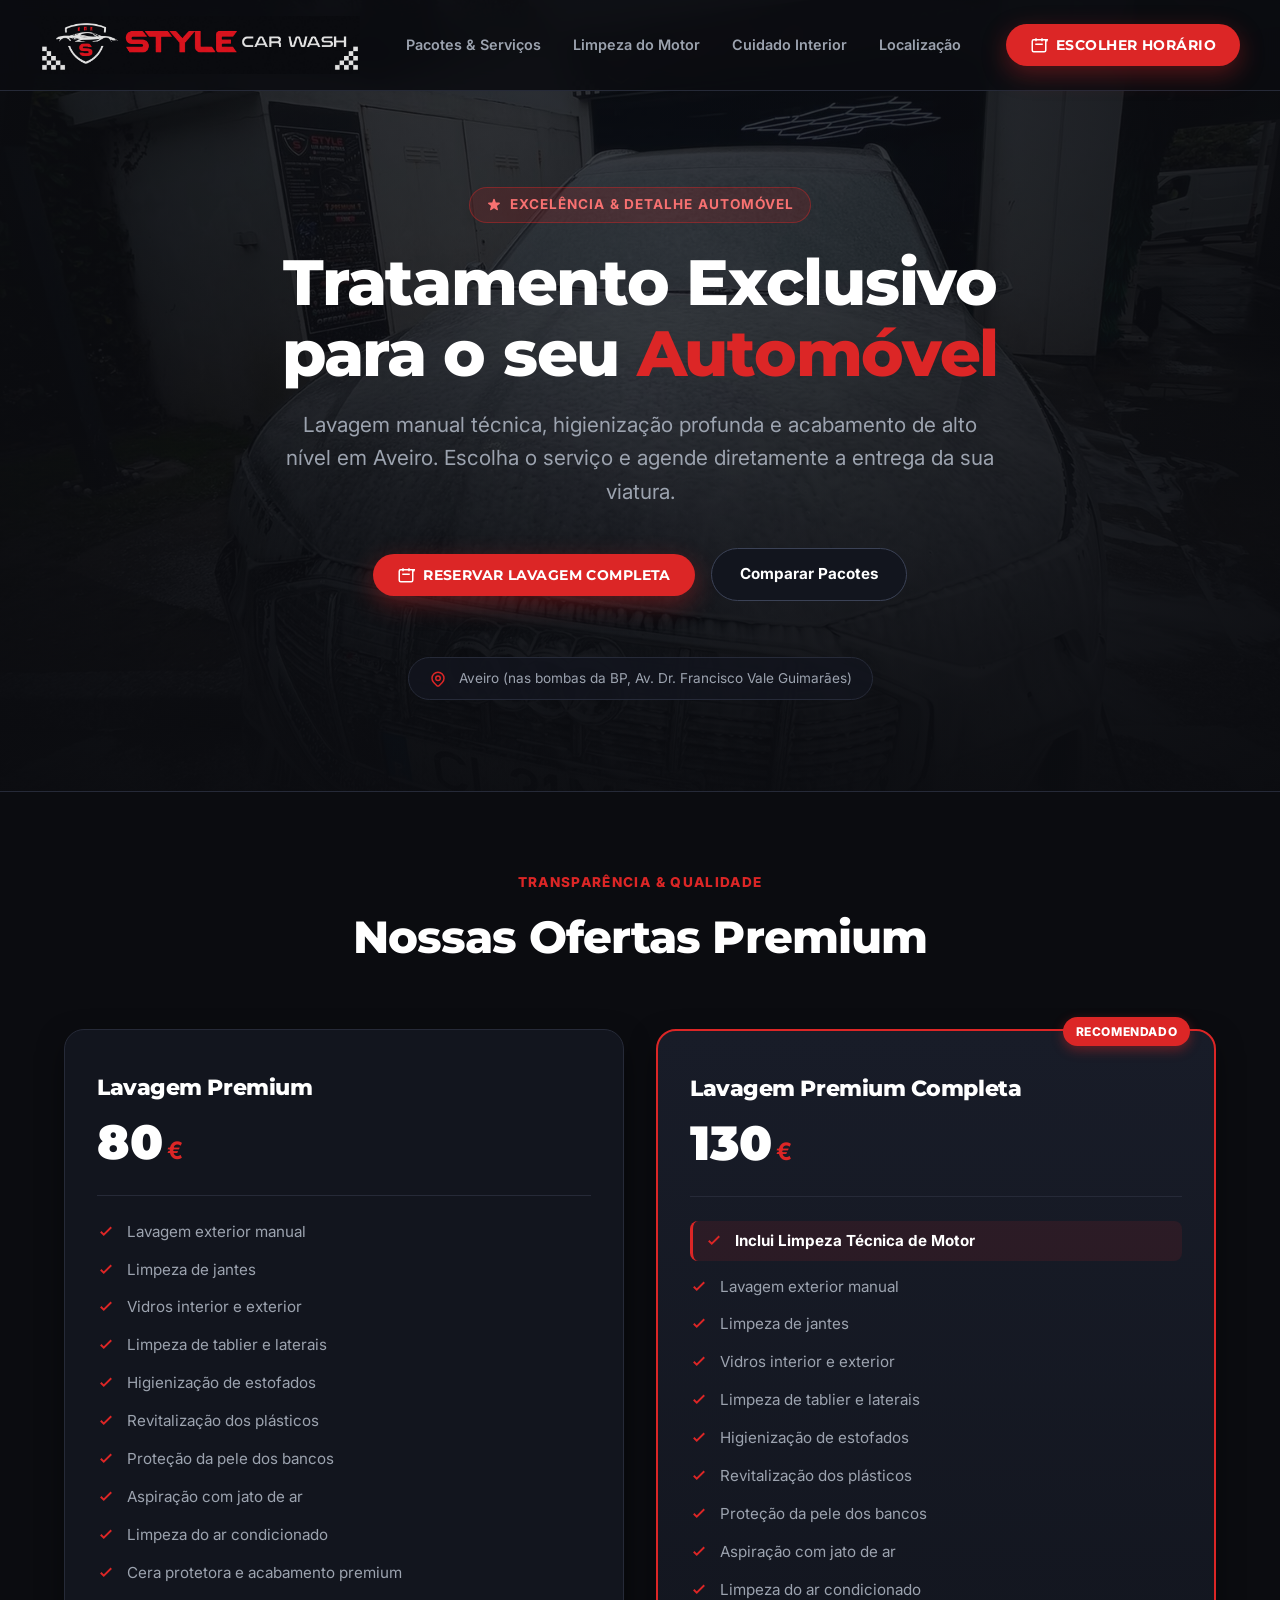
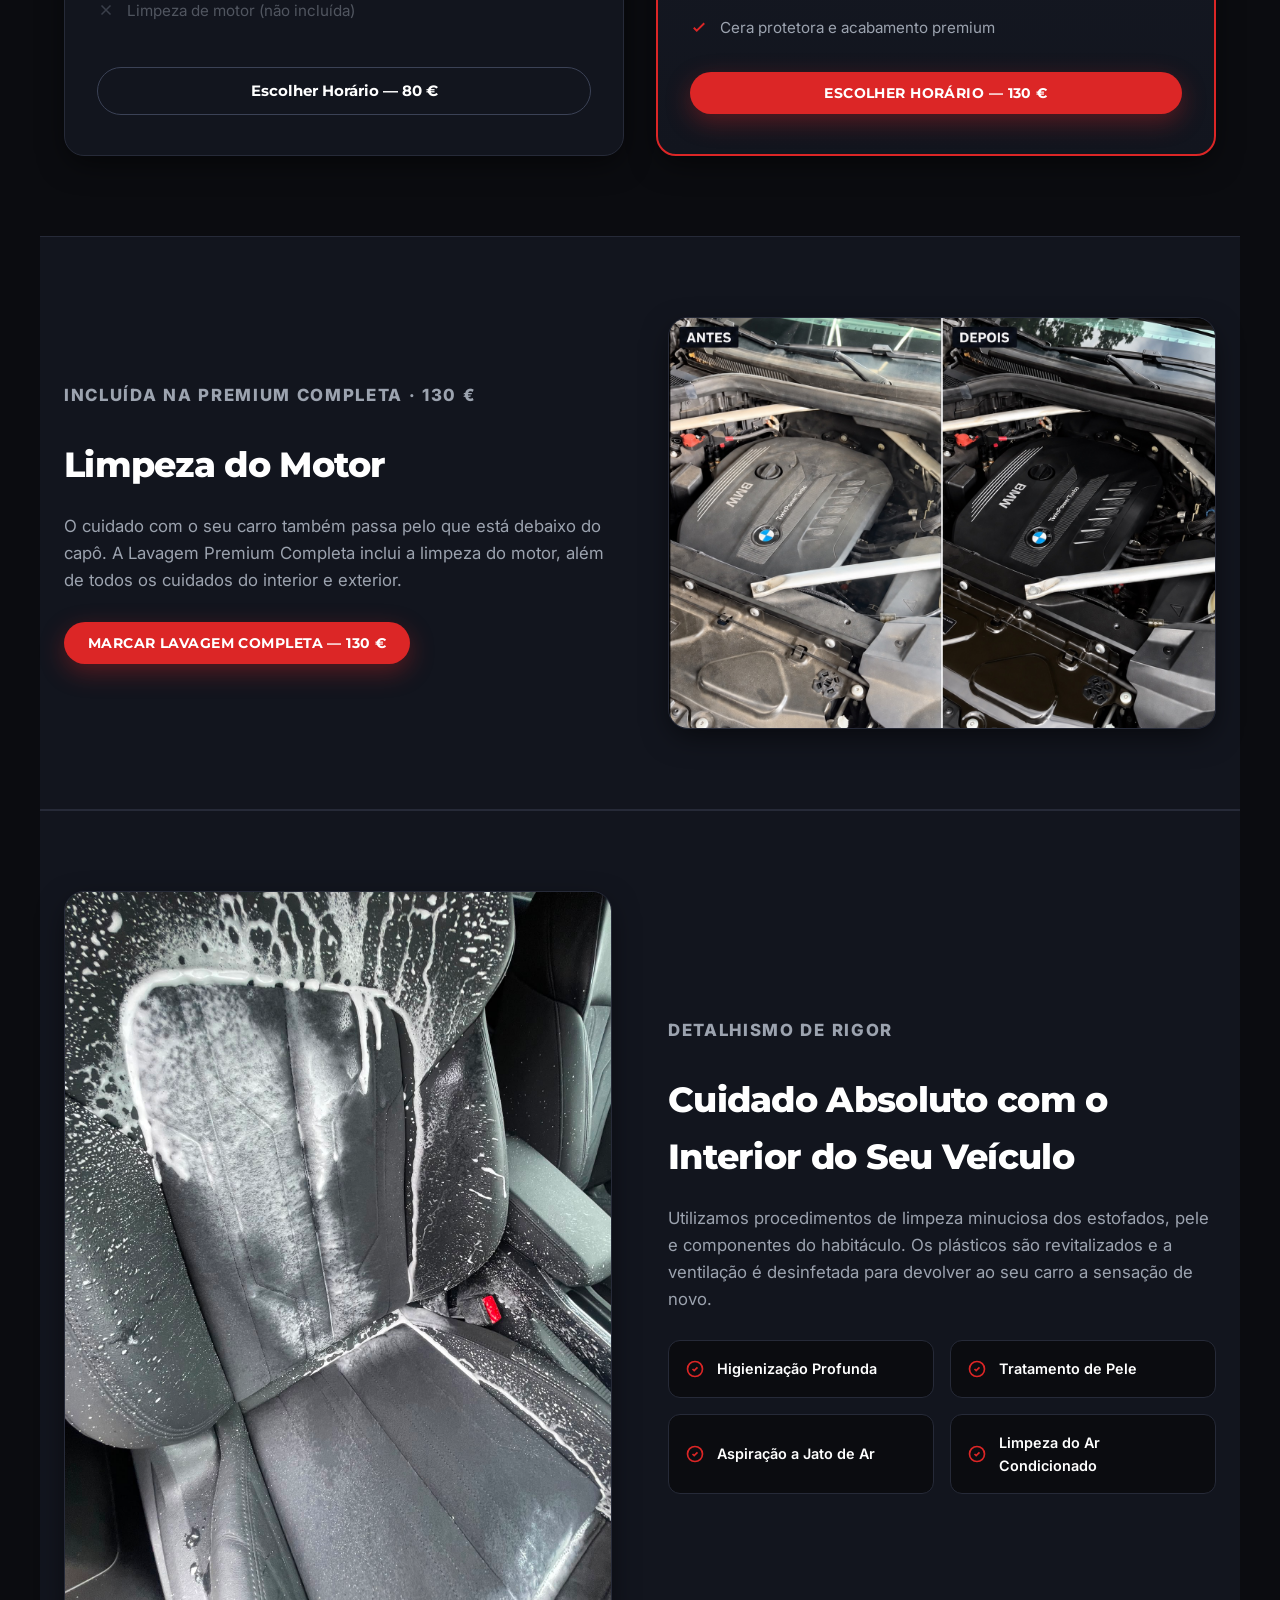
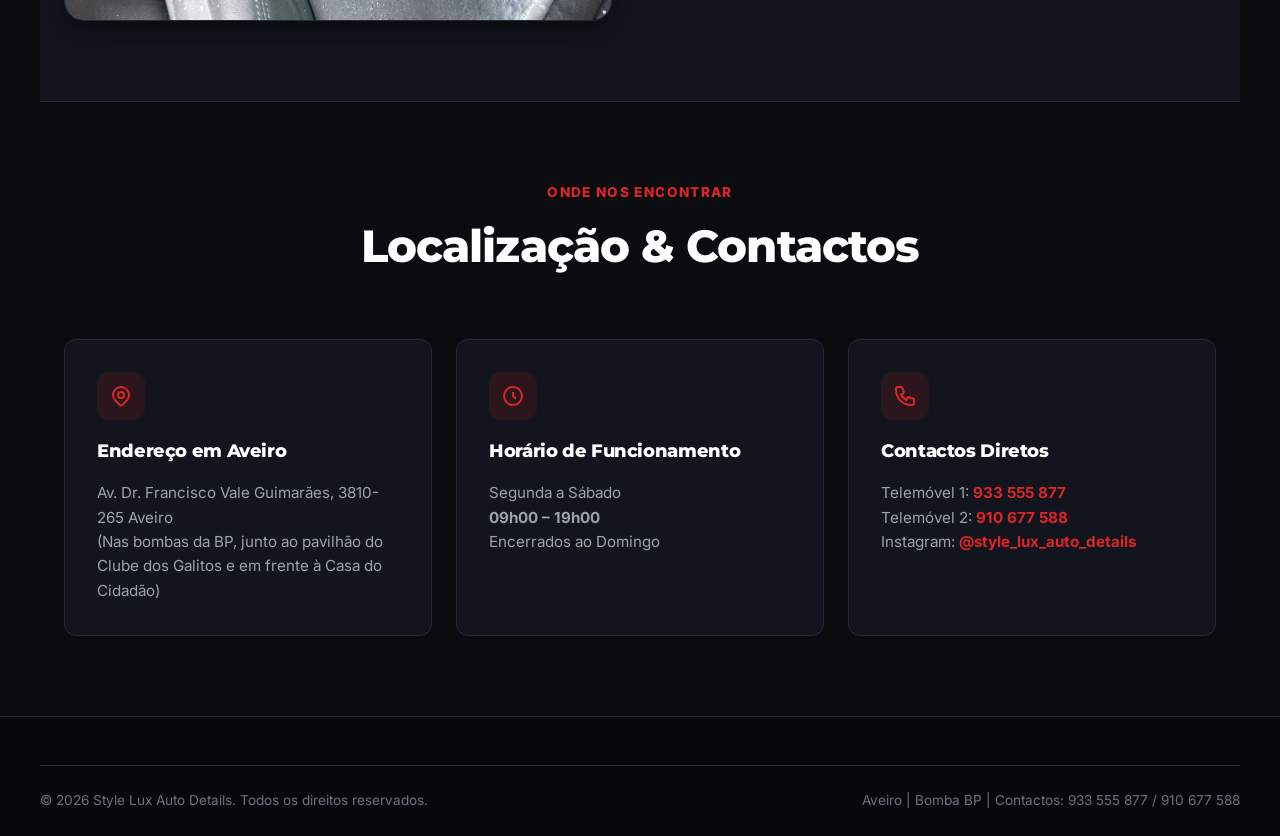
==== commit 87dc6e03: "Add engine cleaning before-and-after image without text overlay" ====
--- a/public/index.html
+++ b/public/index.html
@@ -7,7 +7,7 @@
   <meta name="description" content="Serviço de detalhe e lavagem premium automóvel nas bombas da BP em Aveiro. Escolha o seu pacote e agende o horário de entrega da sua viatura online.">
   <meta name="keywords" content="Style Lux, detalhe automóvel Aveiro, lavagem premium Aveiro, higienização estofados, limpeza motor Aveiro">
   
-  <link rel="stylesheet" href="css/style.css?v=20261001-motor">
+  <link rel="stylesheet" href="css/style.css?v=20261002-motor-comparacao">
   <link rel="shortcut icon" href="data:image/svg+xml,<svg xmlns=%22http://www.w3.org/2000/svg%22 viewBox=%220 0 100 100%22><text y=%22.9em%22 font-size=%2290%22>🏎️</text></svg>">
 </head>
 <body>
@@ -199,9 +199,8 @@
         <p>O cuidado com o seu carro também passa pelo que está debaixo do capô. A Lavagem Premium Completa inclui a limpeza do motor, além de todos os cuidados do interior e exterior.</p>
         <button class="btn-cta" onclick="openBookingModal('completa')">Marcar Lavagem Completa — 130 €</button>
       </div>
-      <div class="detail-img-container engine-photo-placeholder" aria-label="Limpeza do motor — fotografia a adicionar">
-        <span class="section-subtitle">STYLE LUX AUTO DETAILS</span>
-        <span class="engine-placeholder-title">Cuidado em cada detalhe.</span>
+      <div class="detail-img-container engine-comparison">
+        <img src="assets/motor-antes-depois.jpg" alt="Antes e depois da limpeza do motor: motor com pó à esquerda e limpo à direita" width="1448" height="1086" loading="lazy" decoding="async">
       </div>
     </div>
   </section>
--- a/public/css/style.css
+++ b/public/css/style.css
@@ -893,4 +893,5 @@
   }
 }
 
-.engine-photo-placeholder{min-height:350px;display:flex;flex-direction:column;align-items:center;justify-content:center;gap:12px;padding:32px;text-align:center;background:radial-gradient(ellipse at top right,rgba(220,38,38,.12),transparent 65%),var(--bg-card)}.engine-placeholder-title{font-size:1.6rem;font-weight:600;color:var(--text-muted)}
+.engine-comparison img{height:auto;object-fit:contain;}
+.engine-comparison:hover img{transform:none;}
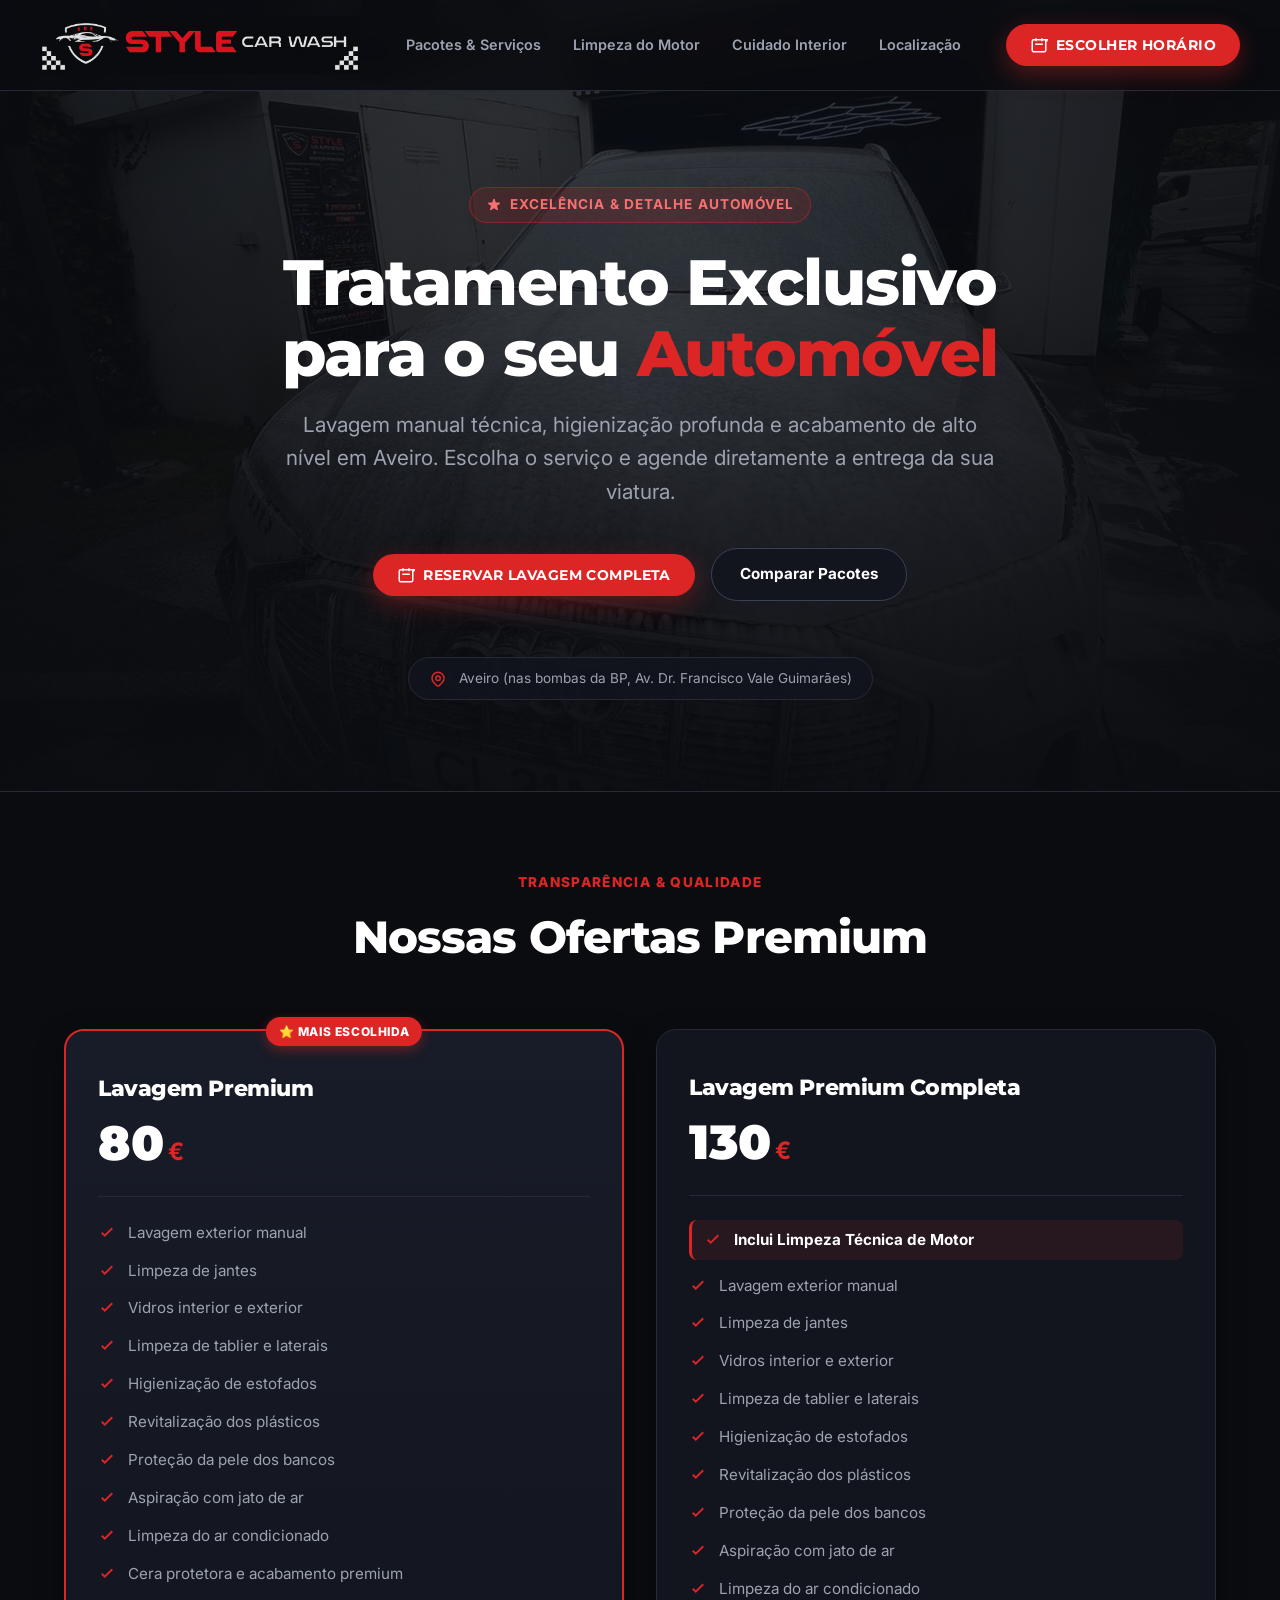
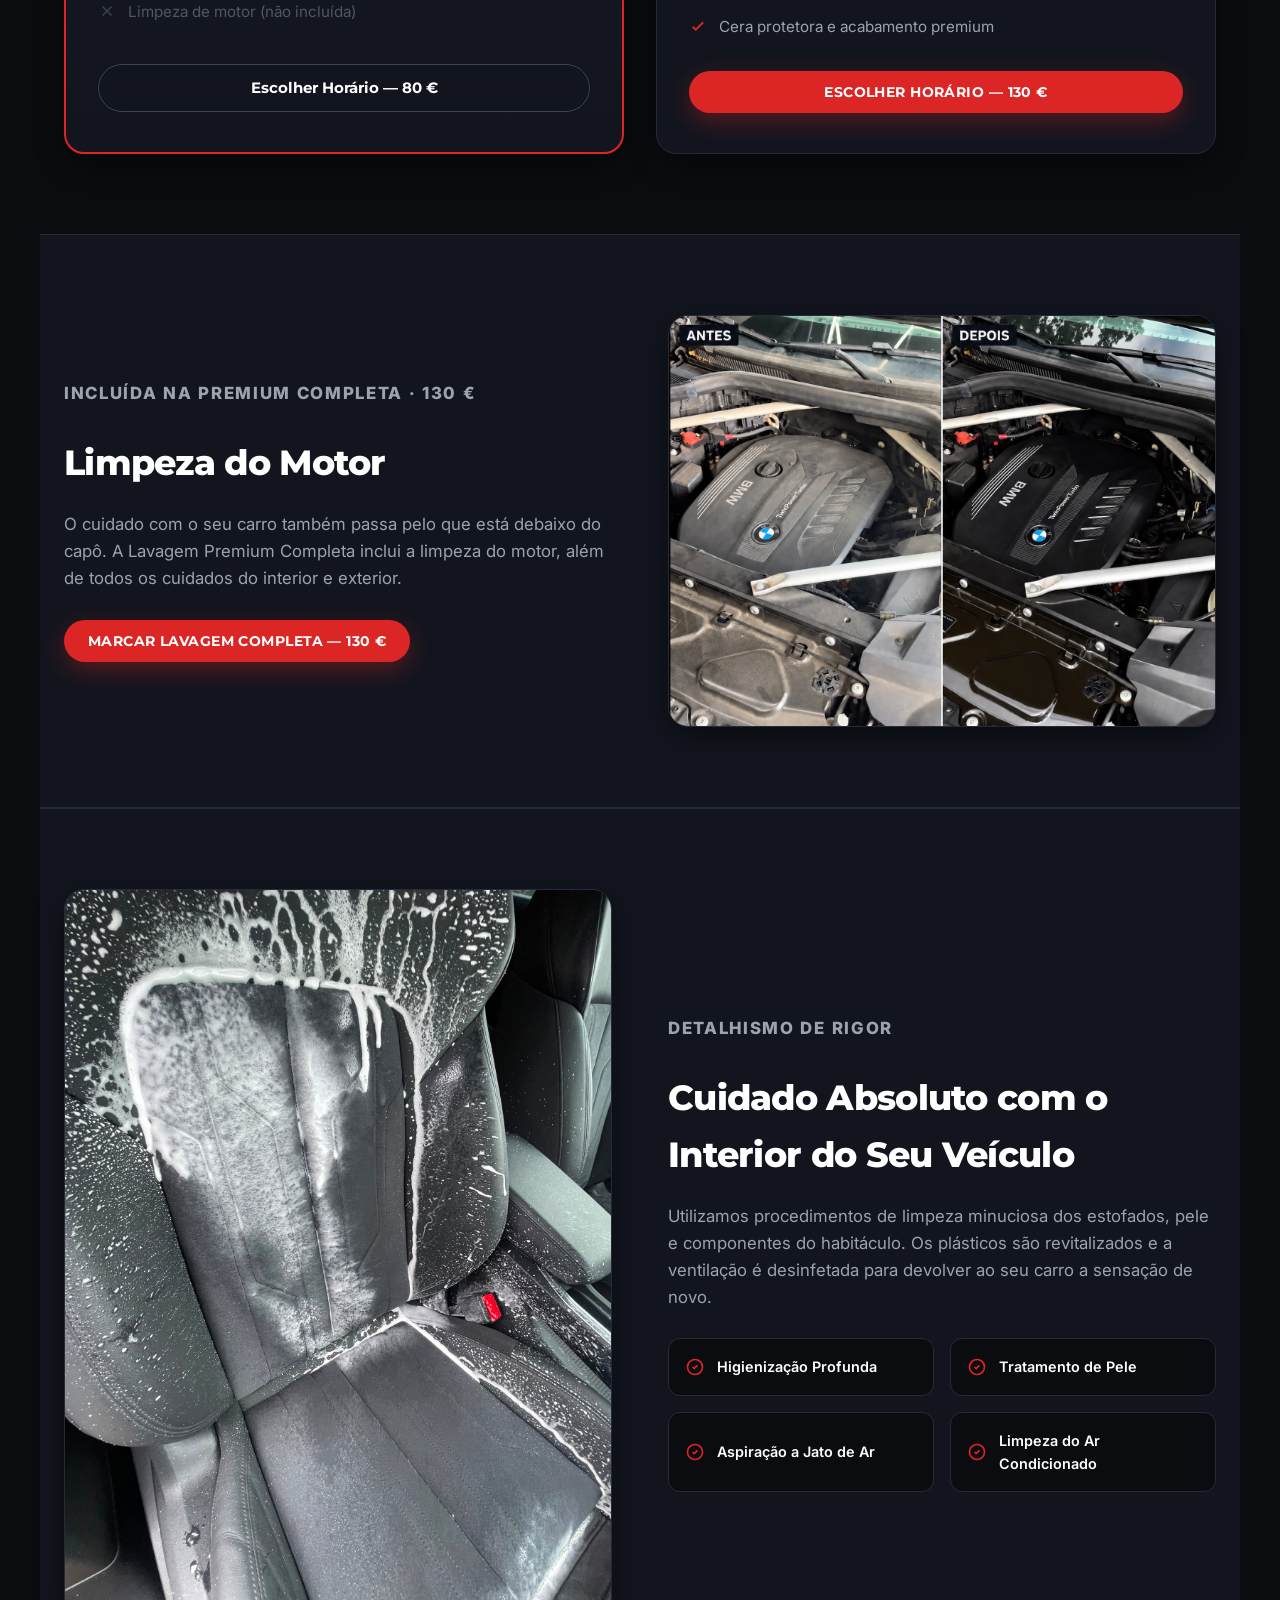
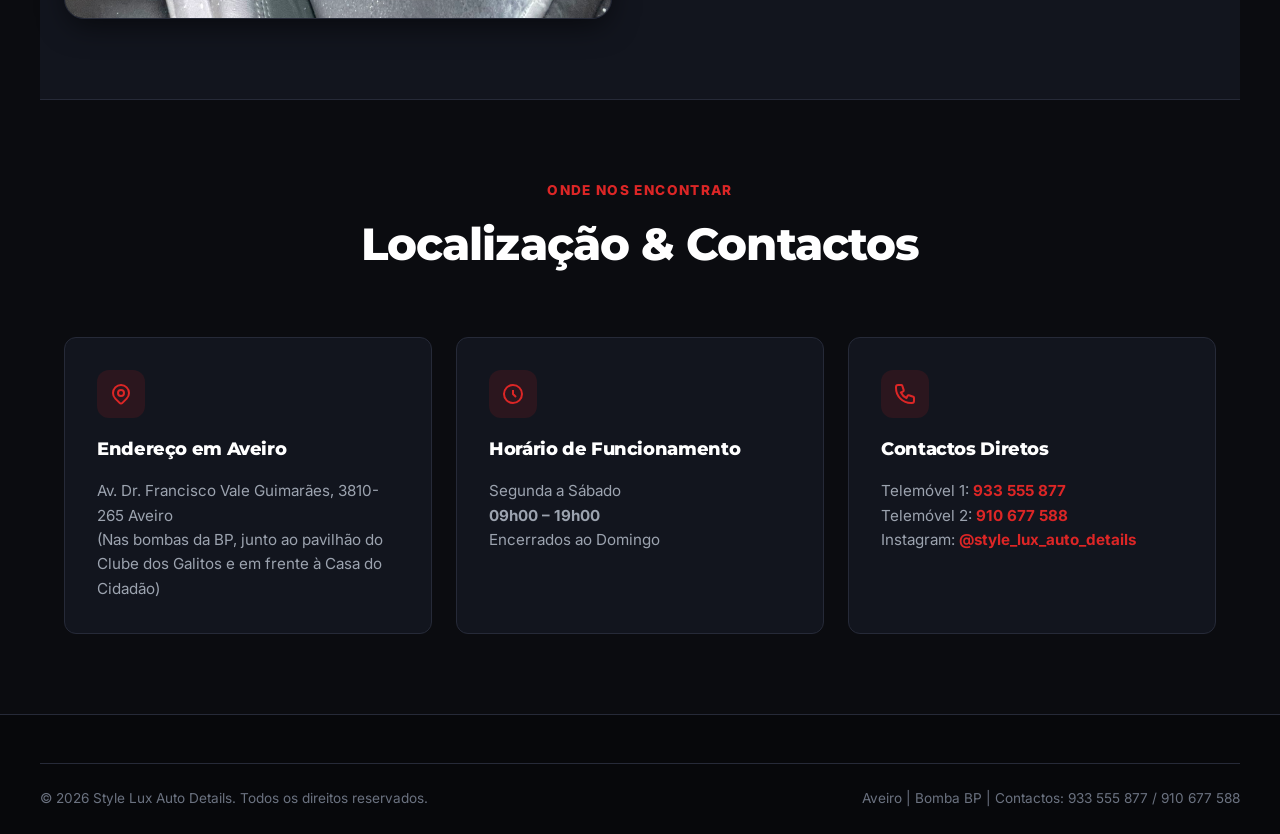
==== commit 50765cea: "Add exterior wash waiting list and Premium offer badge" ====
--- a/public/index.html
+++ b/public/index.html
@@ -7,7 +7,7 @@
   <meta name="description" content="Serviço de detalhe e lavagem premium automóvel nas bombas da BP em Aveiro. Escolha o seu pacote e agende o horário de entrega da sua viatura online.">
   <meta name="keywords" content="Style Lux, detalhe automóvel Aveiro, lavagem premium Aveiro, higienização estofados, limpeza motor Aveiro">
   
-  <link rel="stylesheet" href="css/style.css?v=20261002-motor-comparacao">
+  <link rel="stylesheet" href="css/style.css?v=20261004-cera">
   <link rel="shortcut icon" href="data:image/svg+xml,<svg xmlns=%22http://www.w3.org/2000/svg%22 viewBox=%220 0 100 100%22><text y=%22.9em%22 font-size=%2290%22>🏎️</text></svg>">
 </head>
 <body>
@@ -67,7 +67,8 @@
     <div class="packages-grid">
       
       <!-- PACKAGE 1: PREMIUM (80 EUR) -->
-      <div class="package-card" id="card-premium">
+      <div class="package-card popular" id="card-premium">
+        <span class="popular-badge">⭐ Mais escolhida</span>
         <div class="package-header">
           <h3 class="package-name">Lavagem Premium</h3>
           <div class="package-price">
@@ -127,8 +128,7 @@
       </div>
 
       <!-- PACKAGE 2: PREMIUM COMPLETA (130 EUR) -->
-      <div class="package-card popular" id="card-completa">
-        <span class="popular-badge">Recomendado</span>
+      <div class="package-card" id="card-completa">
         <div class="package-header">
           <h3 class="package-name">Lavagem Premium Completa</h3>
           <div class="package-price">
@@ -282,7 +282,7 @@
       <div class="modal-header">
         <h3 class="modal-title">
           <svg width="20" height="20" fill="none" stroke="currentColor" stroke-width="2" viewBox="0 0 24 24"><path d="M8 7V3m8 4V3m-9 8h10M5 21h14a2 2 0 002-2V7a2 2 0 002-2H5a2 2 0 00-2 2v12a2 2 0 002 2z"></path></svg>
-          Agendar Entrega da Viatura
+          <span id="bookingTitle">Agendar Entrega da Viatura</span>
         </h3>
         <button class="modal-close" onclick="closeBookingModal()">&times;</button>
       </div>
@@ -294,47 +294,61 @@
 
           <!-- SERVICE SELECTOR -->
           <div class="form-group">
-            <label class="form-label">1. Selecione o Serviço</label>
+            <label class="form-label">Selecione o Serviço</label>
             <div class="service-selector">
-              <div class="service-option" id="opt-premium" onclick="selectService('premium')">
-                <div class="service-option-title">Lavagem Premium</div>
-                <div class="service-option-price">80 €</div>
-              </div>
-              <div class="service-option" id="opt-completa" onclick="selectService('completa')">
-                <div class="service-option-title">Lavagem Premium Completa</div>
-                <div class="service-option-price">130 €</div>
-              </div>
-            </div>
-          </div>
-
+              <button type="button" class="service-option" id="opt-exterior" onclick="selectService('exterior')">
+                <span class="service-option-title">Lavagem Exterior + proteção básica</span>
+                <span class="service-option-price">30 €</span>
+                <small>Pedido de contacto · sem horário confirmado</small>
+              </button>
+              <button type="button" class="service-option service-popular" id="opt-premium" onclick="selectService('premium')">
+                <span class="popular-badge">⭐ Mais escolhida</span>
+                <span class="service-option-title">Lavagem Premium</span>
+                <small>Interior + exterior + limpeza detalhada + proteção</small>
+                <span class="service-option-price">80 €</span>
+              </button>
+              <button type="button" class="service-option" id="opt-completa" onclick="selectService('completa')">
+                <span class="service-option-title">Lavagem Premium Completa</span>
+                <small>Tudo da Premium + lavagem do motor</small>
+                <span class="service-option-price">130 €</span>
+              </button>
+            </div>
+          </div>
+
+          <div id="waxFields" hidden>
+            <p class="wax-notice">Deixe o seu contacto para combinarmos uma vaga. Este pedido não confirma uma marcação nem reserva um horário.</p>
+            <div class="form-group"><label class="form-label" for="waxPreference">Quando tem disponibilidade? (opcional)</label><input id="waxPreference" class="form-control" maxlength="500" placeholder="Ex.: dias úteis à tarde"></div>
+          </div>
+          <div id="bookingSchedule">
           <!-- DATE SELECTOR -->
           <div class="form-group">
-            <label class="form-label" for="bookingDate">2. Selecione a Data</label>
+            <label class="form-label" for="bookingDate">Selecione a Data</label>
             <input type="date" id="bookingDate" class="form-control" onchange="fetchAvailability()">
           </div>
 
           <!-- TIME SLOT SELECTOR -->
           <div class="form-group">
-            <label class="form-label">3. Horário de Entrega da Viatura</label>
+            <label class="form-label">Horário de Entrega da Viatura</label>
             <div class="slots-grid" id="slotsGrid">
               <div style="color:var(--text-muted); font-size:0.9rem;">Por favor selecione primeiro a data.</div>
             </div>
             <div class="availability-info" id="availabilityNotice"></div>
           </div>
 
+          </div>
           <!-- CUSTOMER DETAILS -->
           <div class="form-group">
-            <label class="form-label" for="customerName">4. Nome Completo</label>
+            <label class="form-label" for="customerName">Nome Completo</label>
             <input type="text" id="customerName" class="form-control" placeholder="Ex: João Silva">
           </div>
 
           <div class="form-group">
-            <label class="form-label" for="customerPhone">5. Telemóvel de Contacto</label>
+            <label class="form-label" for="customerPhone">Telemóvel de Contacto</label>
             <input type="tel" id="customerPhone" class="form-control" placeholder="Ex: 912 345 678">
           </div>
 
           <div class="form-group">
-            <label class="form-label" for="carModel">6. Marca e Modelo da Viatura</label>
+            <label class="form-label" for="carModel">Marca e Modelo da Viatura</label>
             <input type="text" id="carModel" class="form-control" placeholder="Ex: BMW Série 3 / Golf VII">
           </div>
 
@@ -374,8 +388,8 @@
             <div class="success-icon">
               <svg width="32" height="32" fill="none" stroke="currentColor" stroke-width="3" viewBox="0 0 24 24"><path d="M5 13l4 4L19 7"></path></svg>
             </div>
-            <h3>Marcação Confirmada com Sucesso!</h3>
-            <p style="color:var(--text-muted); margin-top:0.5rem;">Guarde a sua referência de agendamento:</p>
+            <h3 id="confirmationTitle">Marcação Confirmada com Sucesso!</h3>
+            <p id="confirmationMessage" style="color:var(--text-muted); margin-top:0.5rem;">Guarde a sua referência de agendamento:</p>
 
             <div class="ref-code" id="resRefCode">#SL-XXXXXX</div>
 
@@ -427,6 +441,6 @@
     </div>
   </footer>
 
-  <script src="js/app.js?v=20261001-sync"></script>
+  <script src="js/app.js?v=20261004-cera"></script>
 </body>
 </html>
--- a/public/css/style.css
+++ b/public/css/style.css
@@ -895,3 +895,16 @@
 
 .engine-comparison img{height:auto;object-fit:contain;}
 .engine-comparison:hover img{transform:none;}
+
+/* Requests for wax cleaning do not reserve a date or slot. */
+#waxFields[hidden],#bookingSchedule[hidden],.summary-row[hidden]{display:none!important;}
+#opt-exterior{grid-column:1/-1;text-align:left;color:inherit;font:inherit;gap:.5rem;}
+#opt-exterior small{color:var(--text-muted);font-size:.8rem;}
+.wax-notice{padding:1rem;border:1px solid var(--border-color);border-radius:var(--radius-md);margin-bottom:1rem;color:var(--text-muted);line-height:1.6;}
+
+.service-option { position: relative; color: inherit; font: inherit; text-align: left; gap: .5rem; }
+.service-option small { font-size: .8rem; color: var(--text-muted); line-height: 1.5; }
+.service-selector { row-gap: 1.75rem; }
+.service-popular { border: 2px solid var(--brand-red); padding-top: 1.6rem; }
+.popular-badge { right: auto; left: 50%; transform: translateX(-50%); white-space: nowrap; }
+.service-option .popular-badge { font-size: .68rem; padding: .3rem .65rem; }
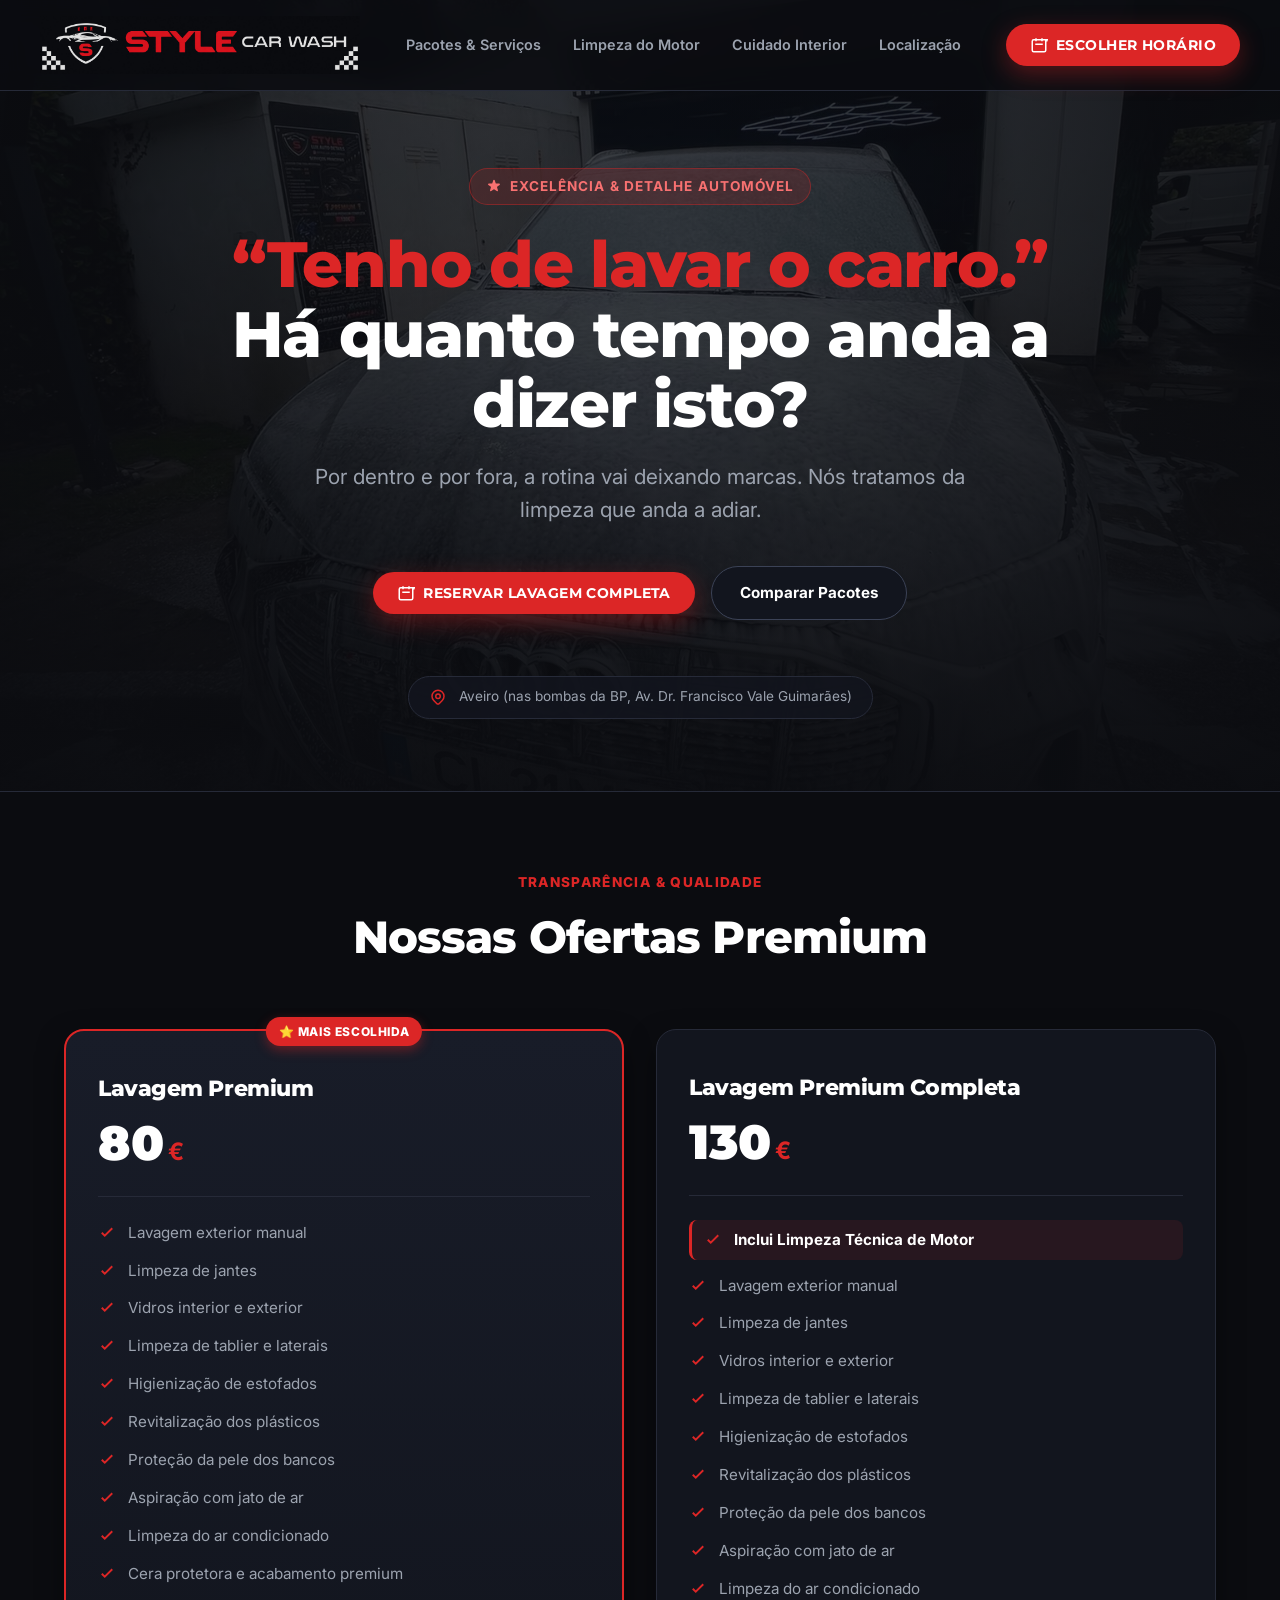
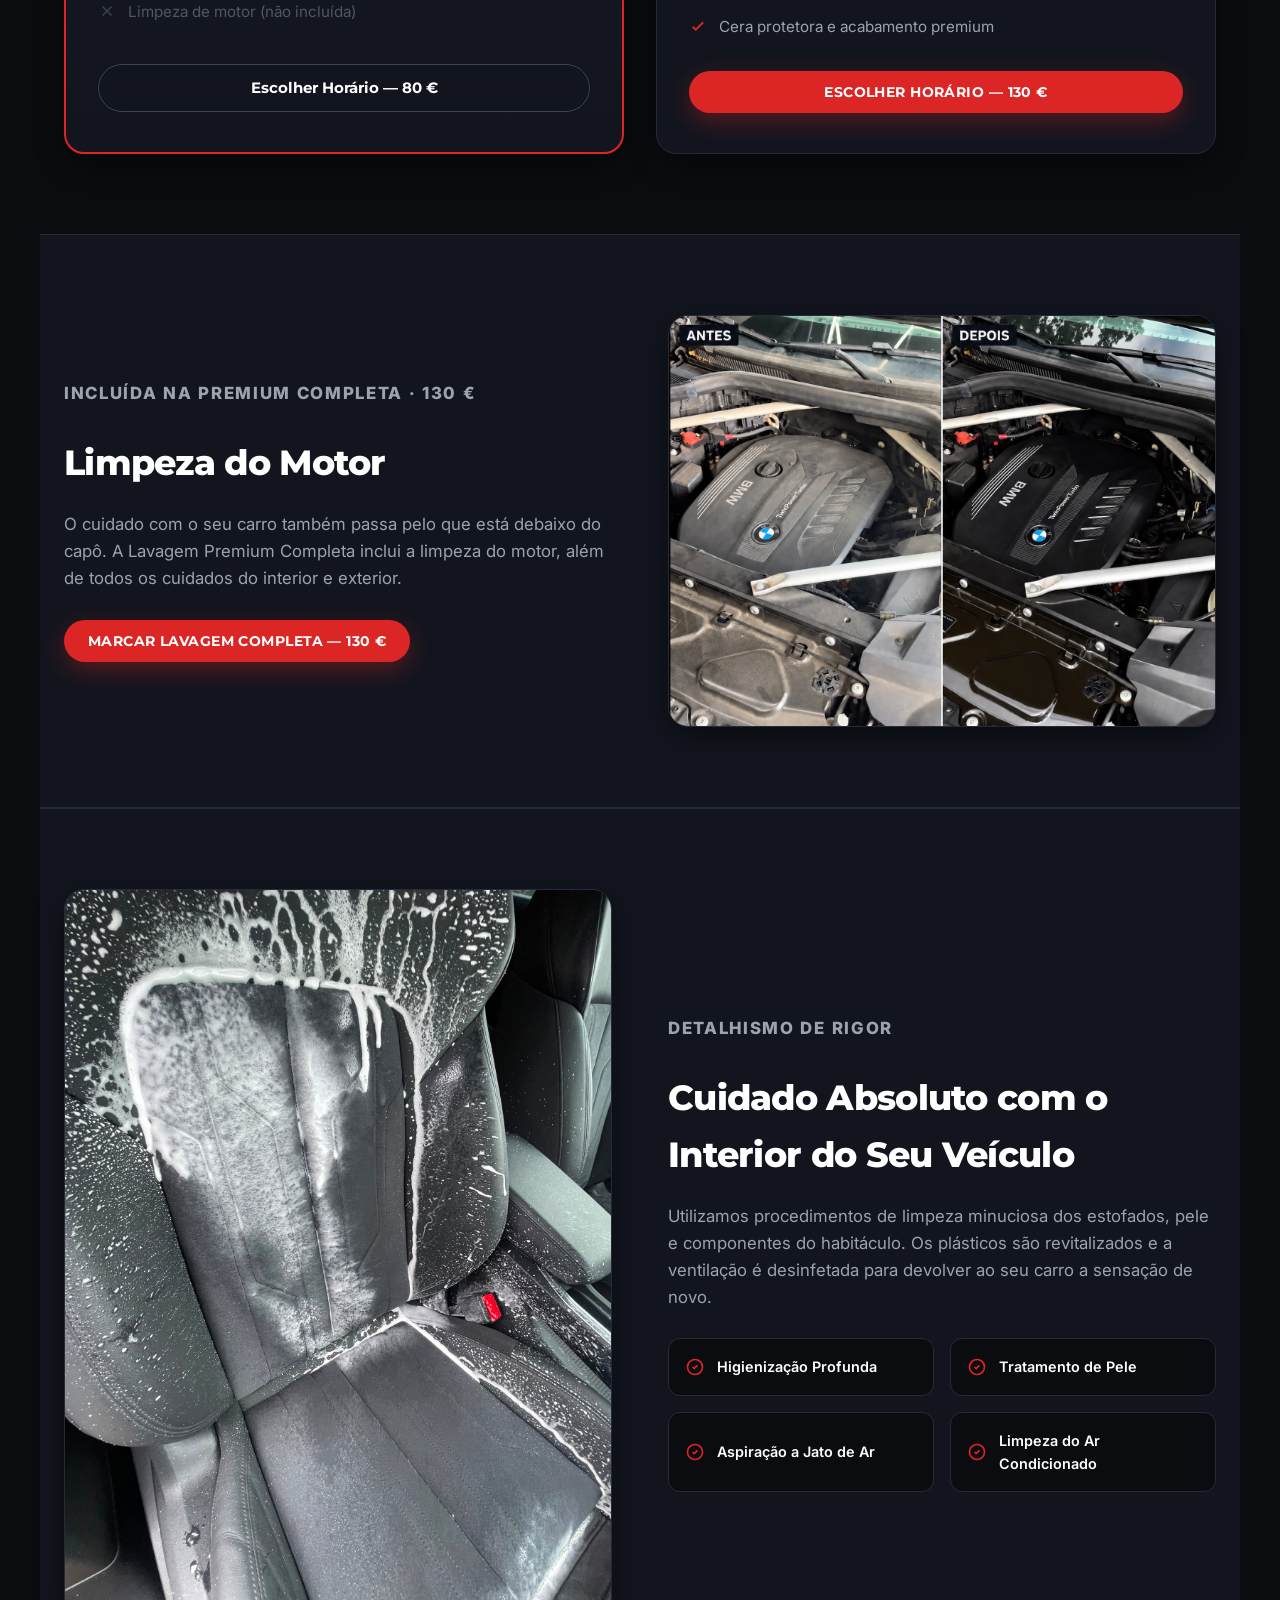
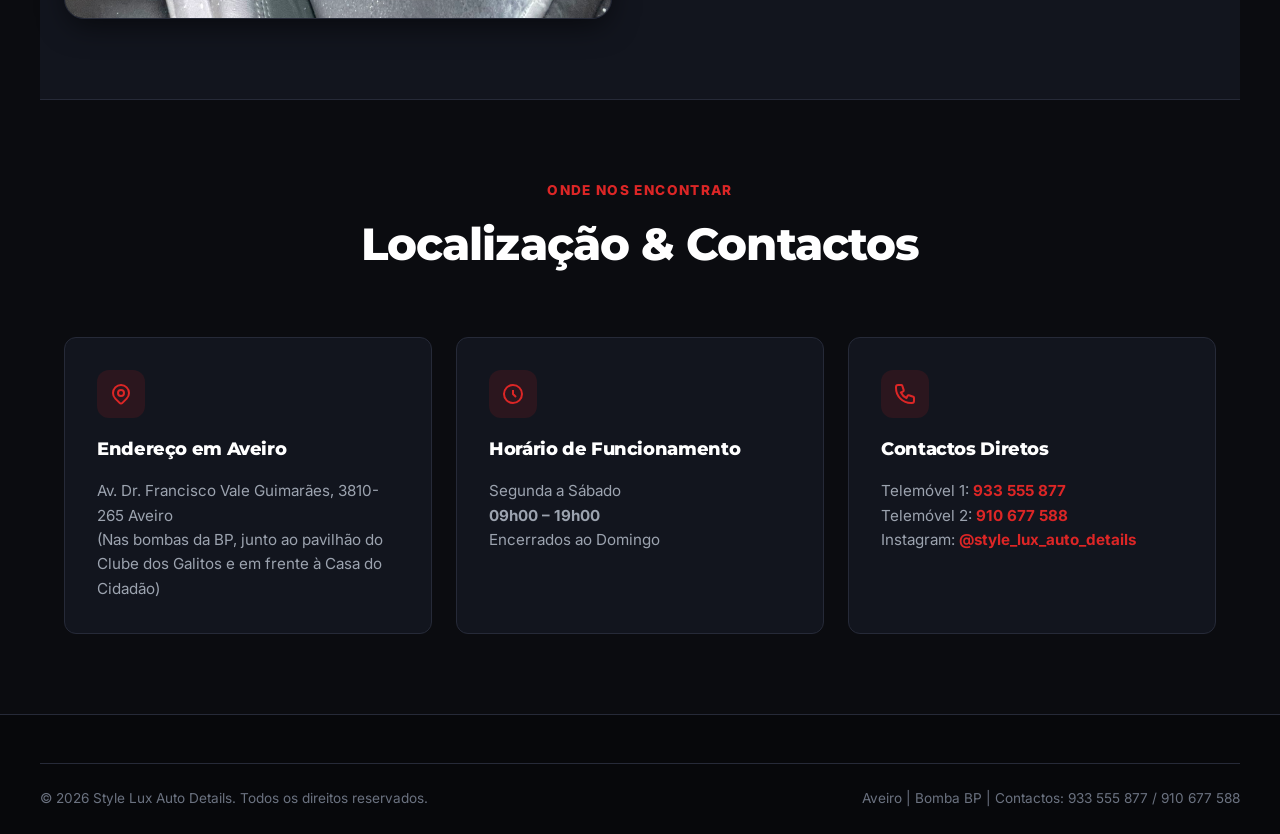
==== commit 19d55ebe: "Use relatable whole-car care copy in hero" ====
--- a/public/index.html
+++ b/public/index.html
@@ -39,8 +39,8 @@
         <svg width="16" height="16" fill="currentColor" viewBox="0 0 20 20"><path d="M9.049 2.927c.3-.921 1.603-.921 1.902 0l1.07 3.292a1 1 0 00.95.69h3.462c.969 0 1.371 1.24.588 1.81l-2.8 2.034a1 1 0 00-.364 1.118l1.07 3.292c.3.921-.755 1.688-1.54 1.118l-2.8-2.034a1 1 0 00-1.175 0l-2.8 2.034c-.784.57-1.838-.197-1.539-1.118l1.07-3.292a1 1 0 00-.364-1.118L2.98 8.72c-.783-.57-.38-1.81.588-1.81h3.461a1 1 0 00.951-.69l1.07-3.292z"/></svg>
         Excelência & Detalhe Automóvel
       </div>
-      <h1 class="hero-title">Tratamento Exclusivo para o seu <span>Automóvel</span></h1>
-      <p class="hero-subtitle">Lavagem manual técnica, higienização profunda e acabamento de alto nível em Aveiro. Escolha o serviço e agende diretamente a entrega da sua viatura.</p>
+      <h1 class="hero-title"><span>“Tenho de lavar o carro.”</span> Há quanto tempo anda a dizer isto?</h1>
+      <p class="hero-subtitle">Por dentro e por fora, a rotina vai deixando marcas. Nós tratamos da limpeza que anda a adiar.</p>
       
       <div class="hero-actions">
         <button class="btn-cta" onclick="openBookingModal('completa')">
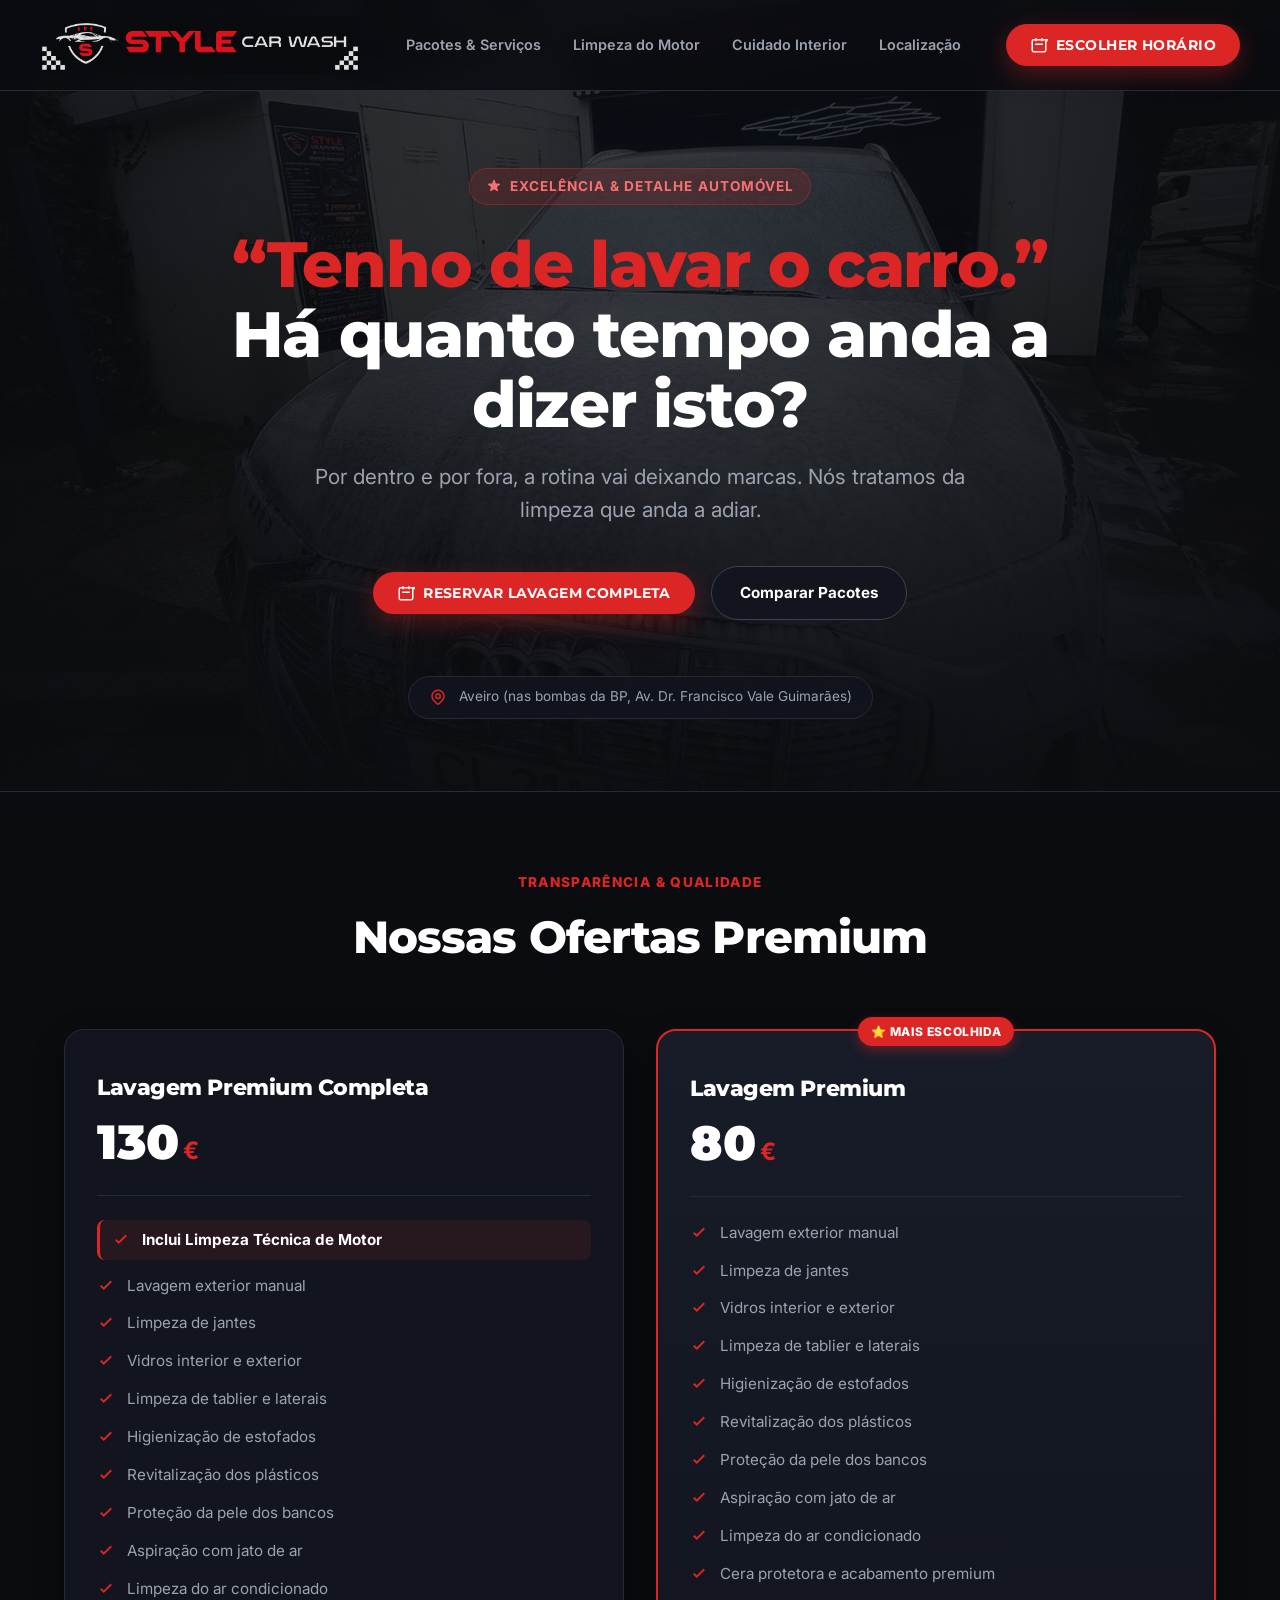
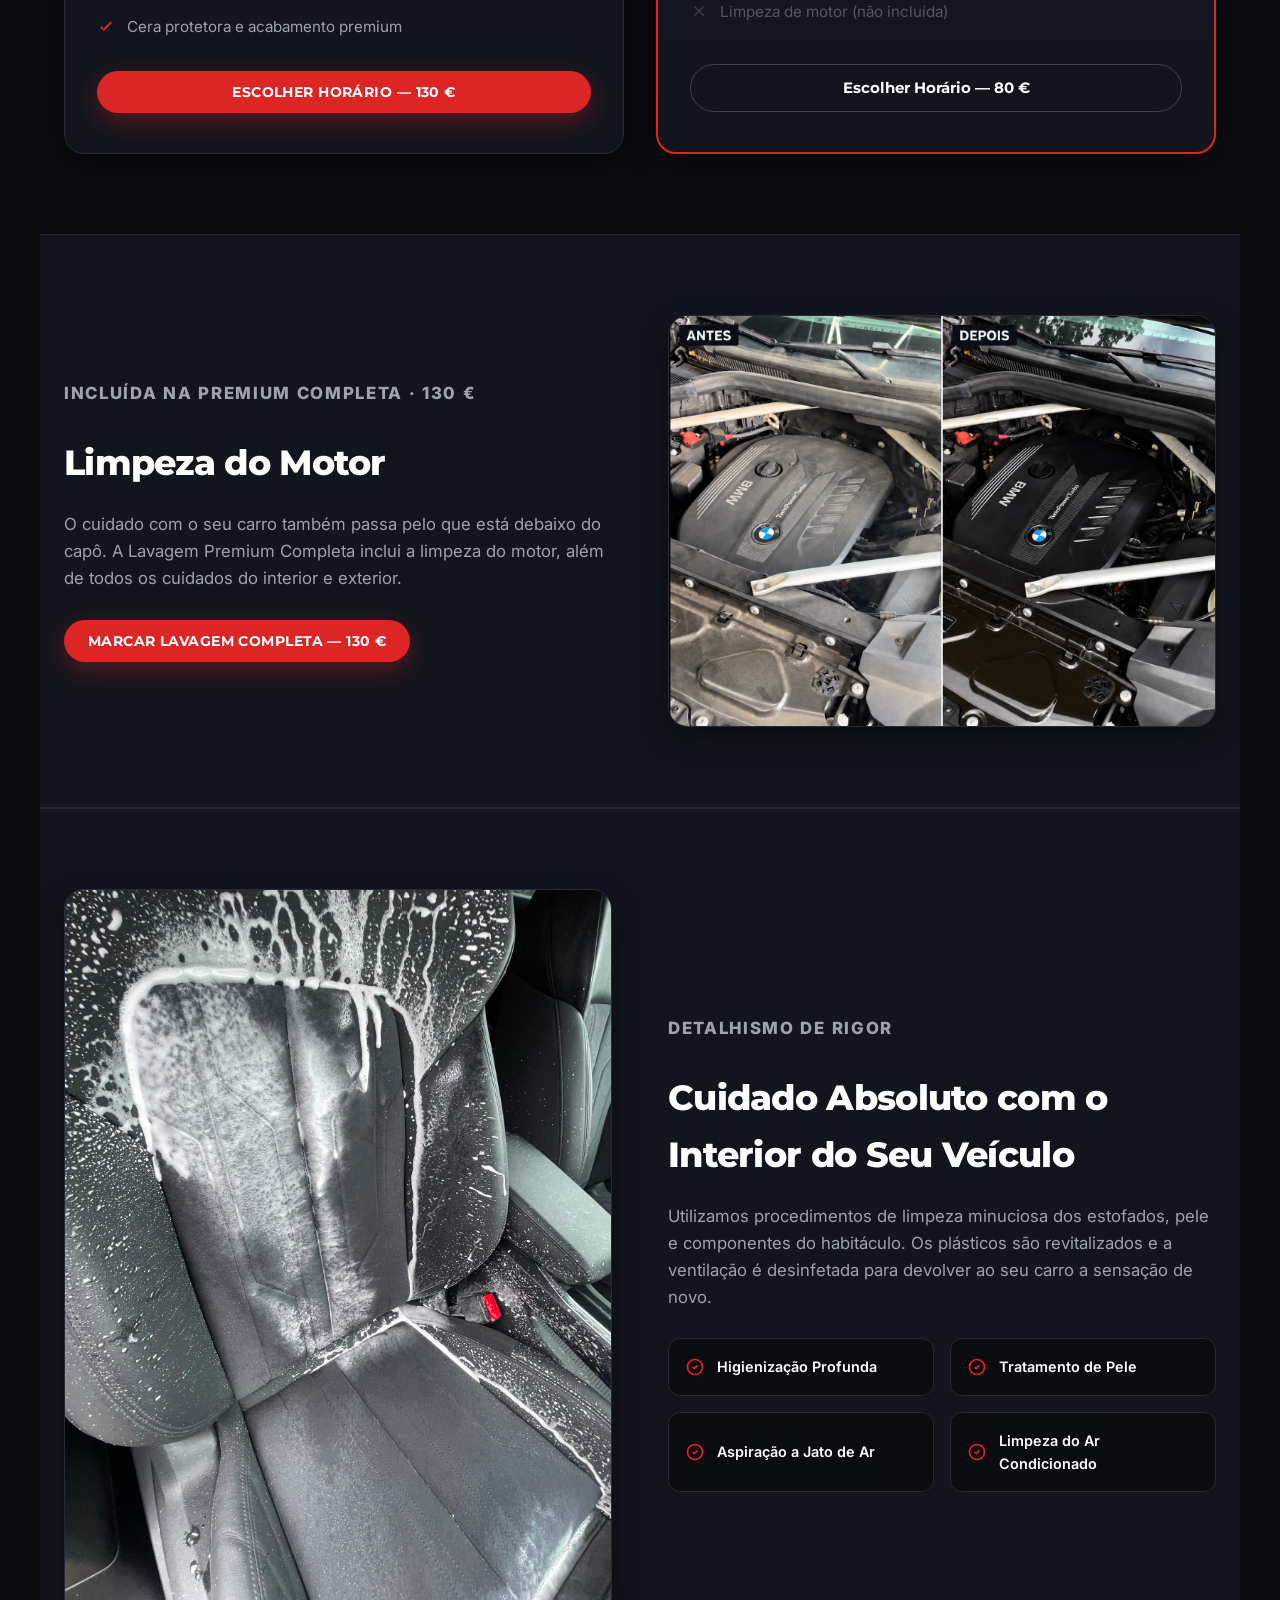
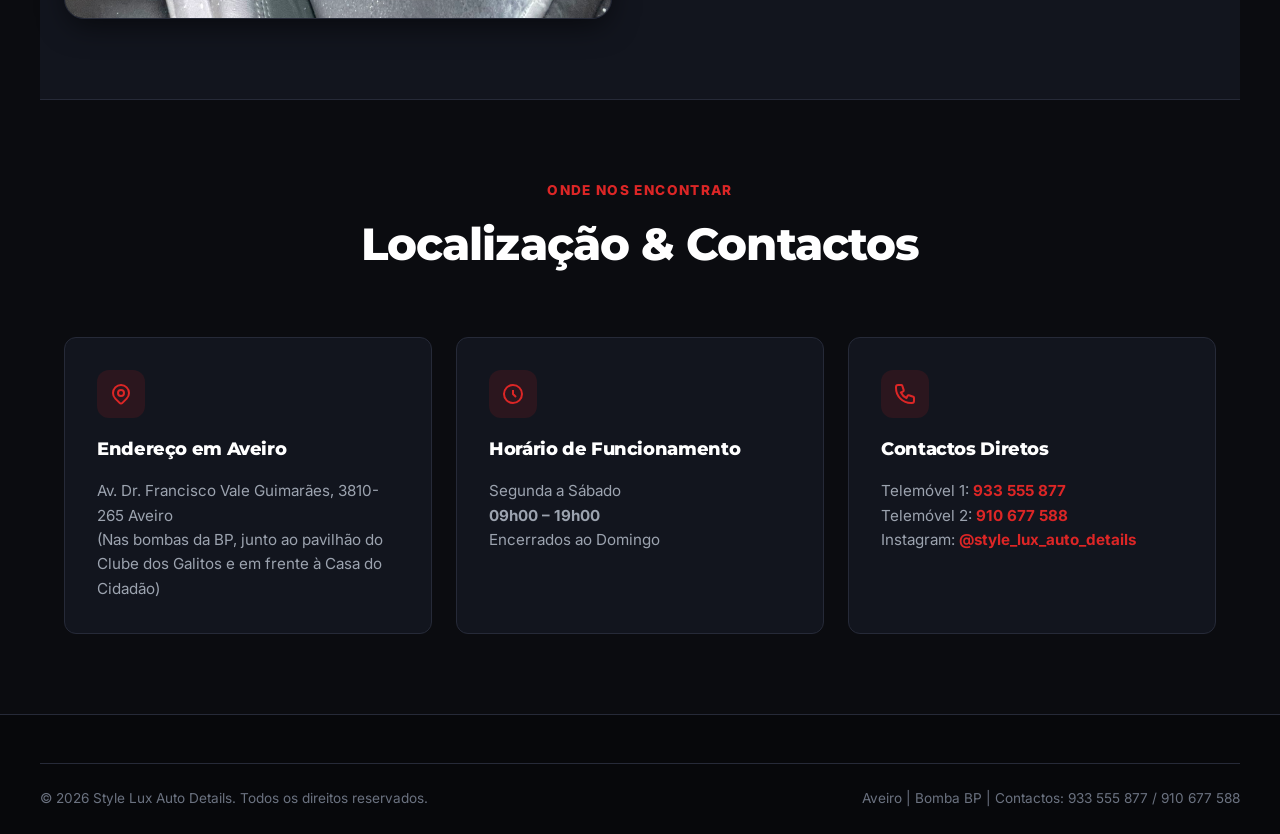
==== commit ca761e19: "Compact mobile packages and order services by descending price" ====
--- a/public/index.html
+++ b/public/index.html
@@ -7,10 +7,29 @@
   <meta name="description" content="Serviço de detalhe e lavagem premium automóvel nas bombas da BP em Aveiro. Escolha o seu pacote e agende o horário de entrega da sua viatura online.">
   <meta name="keywords" content="Style Lux, detalhe automóvel Aveiro, lavagem premium Aveiro, higienização estofados, limpeza motor Aveiro">
   
-  <link rel="stylesheet" href="css/style.css?v=20261004-cera">
+  <link rel="stylesheet" href="css/style.css?v=20261004-mobile">
   <link rel="shortcut icon" href="data:image/svg+xml,<svg xmlns=%22http://www.w3.org/2000/svg%22 viewBox=%220 0 100 100%22><text y=%22.9em%22 font-size=%2290%22>🏎️</text></svg>">
+  <!-- Meta Pixel Code -->
+  <script>
+  !function(f,b,e,v,n,t,s)
+  {if(f.fbq)return;n=f.fbq=function(){n.callMethod?
+  n.callMethod.apply(n,arguments):n.queue.push(arguments)};
+  if(!f._fbq)f._fbq=n;n.push=n;n.loaded=!0;n.version='2.0';
+  n.queue=[];t=b.createElement(e);t.async=!0;
+  t.src=v;s=b.getElementsByTagName(e)[0];
+  s.parentNode.insertBefore(t,s)}(window, document,'script',
+  'https://connect.facebook.net/en_US/fbevents.js');
+  fbq('init', '4464222433893732');
+  fbq('track', 'PageView');
+  </script>
+  <!-- End Meta Pixel Code -->
 </head>
 <body>
+  <!-- Meta Pixel fallback -->
+  <noscript><img height="1" width="1" style="display:none" alt=""
+  src="https://www.facebook.com/tr?id=4464222433893732&amp;ev=PageView&amp;noscript=1"
+  /></noscript>
+
 
   <!-- NAVBAR -->
   <nav class="navbar" id="navbar">
@@ -66,6 +85,70 @@
 
     <div class="packages-grid">
       
+      <!-- PACKAGE 2: PREMIUM COMPLETA (130 EUR) -->
+      <div class="package-card" id="card-completa">
+        <div class="package-header">
+          <h3 class="package-name">Lavagem Premium Completa</h3>
+          <div class="package-price">
+            <span class="amount">130</span>
+            <span class="currency">€</span>
+          </div>
+        </div>
+        <ul class="package-brief"><li>Interior e exterior com cuidado Premium</li><li>Higienização de estofados e proteção</li><li>Inclui lavagem do motor</li></ul>
+        <details class="package-details" open>
+          <summary>Ver tudo o que inclui</summary>
+        <ul class="package-highlights">
+          <li class="motor-highlight">
+            <svg width="18" height="18" fill="none" stroke="currentColor" stroke-width="2.5" viewBox="0 0 24 24"><path d="M5 13l4 4L19 7"></path></svg>
+            <span>Inclui Limpeza Técnica de Motor</span>
+          </li>
+          <li>
+            <svg width="18" height="18" fill="none" stroke="currentColor" stroke-width="2.5" viewBox="0 0 24 24"><path d="M5 13l4 4L19 7"></path></svg>
+            <span>Lavagem exterior manual</span>
+          </li>
+          <li>
+            <svg width="18" height="18" fill="none" stroke="currentColor" stroke-width="2.5" viewBox="0 0 24 24"><path d="M5 13l4 4L19 7"></path></svg>
+            <span>Limpeza de jantes</span>
+          </li>
+          <li>
+            <svg width="18" height="18" fill="none" stroke="currentColor" stroke-width="2.5" viewBox="0 0 24 24"><path d="M5 13l4 4L19 7"></path></svg>
+            <span>Vidros interior e exterior</span>
+          </li>
+          <li>
+            <svg width="18" height="18" fill="none" stroke="currentColor" stroke-width="2.5" viewBox="0 0 24 24"><path d="M5 13l4 4L19 7"></path></svg>
+            <span>Limpeza de tablier e laterais</span>
+          </li>
+          <li>
+            <svg width="18" height="18" fill="none" stroke="currentColor" stroke-width="2.5" viewBox="0 0 24 24"><path d="M5 13l4 4L19 7"></path></svg>
+            <span>Higienização de estofados</span>
+          </li>
+          <li>
+            <svg width="18" height="18" fill="none" stroke="currentColor" stroke-width="2.5" viewBox="0 0 24 24"><path d="M5 13l4 4L19 7"></path></svg>
+            <span>Revitalização dos plásticos</span>
+          </li>
+          <li>
+            <svg width="18" height="18" fill="none" stroke="currentColor" stroke-width="2.5" viewBox="0 0 24 24"><path d="M5 13l4 4L19 7"></path></svg>
+            <span>Proteção da pele dos bancos</span>
+          </li>
+          <li>
+            <svg width="18" height="18" fill="none" stroke="currentColor" stroke-width="2.5" viewBox="0 0 24 24"><path d="M5 13l4 4L19 7"></path></svg>
+            <span>Aspiração com jato de ar</span>
+          </li>
+          <li>
+            <svg width="18" height="18" fill="none" stroke="currentColor" stroke-width="2.5" viewBox="0 0 24 24"><path d="M5 13l4 4L19 7"></path></svg>
+            <span>Limpeza do ar condicionado</span>
+          </li>
+          <li>
+            <svg width="18" height="18" fill="none" stroke="currentColor" stroke-width="2.5" viewBox="0 0 24 24"><path d="M5 13l4 4L19 7"></path></svg>
+            <span>Cera protetora e acabamento premium</span>
+          </li>
+        </ul>
+        </details>
+        <button class="btn-cta" style="width:100%; justify-content:center;" onclick="openBookingModal('completa')">
+          Escolher Horário — 130 €
+        </button>
+      </div>
+
       <!-- PACKAGE 1: PREMIUM (80 EUR) -->
       <div class="package-card popular" id="card-premium">
         <span class="popular-badge">⭐ Mais escolhida</span>
@@ -76,6 +159,9 @@
             <span class="currency">€</span>
           </div>
         </div>
+        <ul class="package-brief"><li>Interior e exterior com limpeza detalhada</li><li>Higienização de estofados e proteção</li><li>Não inclui lavagem do motor</li></ul>
+        <details class="package-details" open>
+          <summary>Ver tudo o que inclui</summary>
         <ul class="package-highlights">
           <li>
             <svg width="18" height="18" fill="none" stroke="currentColor" stroke-width="2.5" viewBox="0 0 24 24"><path d="M5 13l4 4L19 7"></path></svg>
@@ -122,68 +208,9 @@
             <span>Limpeza de motor (não incluída)</span>
           </li>
         </ul>
+        </details>
         <button class="btn-secondary" onclick="openBookingModal('premium')">
           Escolher Horário — 80 €
-        </button>
-      </div>
-
-      <!-- PACKAGE 2: PREMIUM COMPLETA (130 EUR) -->
-      <div class="package-card" id="card-completa">
-        <div class="package-header">
-          <h3 class="package-name">Lavagem Premium Completa</h3>
-          <div class="package-price">
-            <span class="amount">130</span>
-            <span class="currency">€</span>
-          </div>
-        </div>
-        <ul class="package-highlights">
-          <li class="motor-highlight">
-            <svg width="18" height="18" fill="none" stroke="currentColor" stroke-width="2.5" viewBox="0 0 24 24"><path d="M5 13l4 4L19 7"></path></svg>
-            <span>Inclui Limpeza Técnica de Motor</span>
-          </li>
-          <li>
-            <svg width="18" height="18" fill="none" stroke="currentColor" stroke-width="2.5" viewBox="0 0 24 24"><path d="M5 13l4 4L19 7"></path></svg>
-            <span>Lavagem exterior manual</span>
-          </li>
-          <li>
-            <svg width="18" height="18" fill="none" stroke="currentColor" stroke-width="2.5" viewBox="0 0 24 24"><path d="M5 13l4 4L19 7"></path></svg>
-            <span>Limpeza de jantes</span>
-          </li>
-          <li>
-            <svg width="18" height="18" fill="none" stroke="currentColor" stroke-width="2.5" viewBox="0 0 24 24"><path d="M5 13l4 4L19 7"></path></svg>
-            <span>Vidros interior e exterior</span>
-          </li>
-          <li>
-            <svg width="18" height="18" fill="none" stroke="currentColor" stroke-width="2.5" viewBox="0 0 24 24"><path d="M5 13l4 4L19 7"></path></svg>
-            <span>Limpeza de tablier e laterais</span>
-          </li>
-          <li>
-            <svg width="18" height="18" fill="none" stroke="currentColor" stroke-width="2.5" viewBox="0 0 24 24"><path d="M5 13l4 4L19 7"></path></svg>
-            <span>Higienização de estofados</span>
-          </li>
-          <li>
-            <svg width="18" height="18" fill="none" stroke="currentColor" stroke-width="2.5" viewBox="0 0 24 24"><path d="M5 13l4 4L19 7"></path></svg>
-            <span>Revitalização dos plásticos</span>
-          </li>
-          <li>
-            <svg width="18" height="18" fill="none" stroke="currentColor" stroke-width="2.5" viewBox="0 0 24 24"><path d="M5 13l4 4L19 7"></path></svg>
-            <span>Proteção da pele dos bancos</span>
-          </li>
-          <li>
-            <svg width="18" height="18" fill="none" stroke="currentColor" stroke-width="2.5" viewBox="0 0 24 24"><path d="M5 13l4 4L19 7"></path></svg>
-            <span>Aspiração com jato de ar</span>
-          </li>
-          <li>
-            <svg width="18" height="18" fill="none" stroke="currentColor" stroke-width="2.5" viewBox="0 0 24 24"><path d="M5 13l4 4L19 7"></path></svg>
-            <span>Limpeza do ar condicionado</span>
-          </li>
-          <li>
-            <svg width="18" height="18" fill="none" stroke="currentColor" stroke-width="2.5" viewBox="0 0 24 24"><path d="M5 13l4 4L19 7"></path></svg>
-            <span>Cera protetora e acabamento premium</span>
-          </li>
-        </ul>
-        <button class="btn-cta" style="width:100%; justify-content:center;" onclick="openBookingModal('completa')">
-          Escolher Horário — 130 €
         </button>
       </div>
 
@@ -296,10 +323,10 @@
           <div class="form-group">
             <label class="form-label">Selecione o Serviço</label>
             <div class="service-selector">
-              <button type="button" class="service-option" id="opt-exterior" onclick="selectService('exterior')">
-                <span class="service-option-title">Lavagem Exterior + proteção básica</span>
-                <span class="service-option-price">30 €</span>
-                <small>Pedido de contacto · sem horário confirmado</small>
+              <button type="button" class="service-option" id="opt-completa" onclick="selectService('completa')">
+                <span class="service-option-title">Lavagem Premium Completa</span>
+                <small>Tudo da Premium + lavagem do motor</small>
+                <span class="service-option-price">130 €</span>
               </button>
               <button type="button" class="service-option service-popular" id="opt-premium" onclick="selectService('premium')">
                 <span class="popular-badge">⭐ Mais escolhida</span>
@@ -307,10 +334,10 @@
                 <small>Interior + exterior + limpeza detalhada + proteção</small>
                 <span class="service-option-price">80 €</span>
               </button>
-              <button type="button" class="service-option" id="opt-completa" onclick="selectService('completa')">
-                <span class="service-option-title">Lavagem Premium Completa</span>
-                <small>Tudo da Premium + lavagem do motor</small>
-                <span class="service-option-price">130 €</span>
+              <button type="button" class="service-option" id="opt-exterior" onclick="selectService('exterior')">
+                <span class="service-option-title">Lavagem Exterior + proteção básica</span>
+                <span class="service-option-price">30 €</span>
+                <small>Pedido de contacto · sem horário confirmado</small>
               </button>
             </div>
           </div>
@@ -441,6 +468,6 @@
     </div>
   </footer>
 
-  <script src="js/app.js?v=20261004-cera"></script>
+  <script src="js/app.js?v=20261004-mobile"></script>
 </body>
 </html>
--- a/public/css/style.css
+++ b/public/css/style.css
@@ -908,3 +908,53 @@
 .service-popular { border: 2px solid var(--brand-red); padding-top: 1.6rem; }
 .popular-badge { right: auto; left: 50%; transform: translateX(-50%); white-space: nowrap; }
 .service-option .popular-badge { font-size: .68rem; padding: .3rem .65rem; }
+
+/* Compact service comparison on phones; full inclusions remain expandable. */
+.package-brief, .package-details summary { display: none; }
+.package-details { flex-grow: 1; }
+@media (max-width: 600px) {
+  .hero { min-height: auto; padding-top: 4rem; }
+  .hero-container { padding: 2rem 1rem; }
+  .hero-tag { font-size: .65rem; letter-spacing: .04em; padding: .35rem .65rem; margin-bottom: 1rem; }
+  .hero-title { font-size: clamp(1.8rem, 7.5vw, 2.35rem); margin-bottom: 1rem; }
+  .hero-subtitle { font-size: .95rem; margin-bottom: 1.4rem; }
+  .hero-actions { gap: .65rem; }
+  .hero-actions .btn-secondary { padding: .6rem 1rem; }
+  .hero-location-bar { margin-top: 1.25rem; font-size: .72rem; padding: .5rem .7rem; text-align: left; }
+  .section { padding: 2.25rem 1rem; scroll-margin-top: 4.5rem; }
+  .section-header { margin-bottom: 1.8rem; }
+  .section-subtitle { font-size: .7rem; }
+  .section-title, .detail-content h2 { font-size: 1.65rem; }
+  .packages-grid { grid-template-columns: minmax(0, 1fr); gap: 1.7rem; }
+  .package-card { padding: 1.3rem 1.1rem; }
+  .package-header { display: flex; align-items: center; justify-content: space-between; gap: .7rem; margin-bottom: .9rem; padding-bottom: .9rem; }
+  .package-name { font-size: 1.1rem; margin: 0; }
+  .package-price { flex-shrink: 0; }
+  .package-price .amount { font-size: 2rem; }
+  .package-price .currency { font-size: 1.1rem; }
+  .package-brief { display: grid; gap: .45rem; padding-left: 1rem; margin-bottom: .7rem; font-size: .85rem; color: var(--text-muted); }
+  .package-brief li::marker { color: var(--brand-red); }
+  .package-details summary { display: list-item; cursor: pointer; padding: .55rem 0; font-size: .82rem; font-weight: 600; }
+  .package-details { margin-bottom: .65rem; }
+  .package-details[open] summary { margin-bottom: .5rem; }
+  .package-highlights { gap: .55rem; margin-bottom: .8rem; }
+  .package-highlights li { font-size: .83rem; }
+  .package-card > button { padding: .7rem; font-size: .82rem; min-height: 44px; }
+  .detail-grid { gap: 1.4rem; }
+  .detail-content p { font-size: .95rem; margin-bottom: 1rem; }
+  .detail-features { grid-template-columns: repeat(2, minmax(0, 1fr)); gap: .55rem; }
+  .detail-feature-item { font-size: .75rem; padding: .65rem; gap: .4rem; }
+  .info-grid { grid-template-columns: minmax(0, 1fr); gap: .8rem; }
+  .info-card { padding: 1.1rem; gap: .6rem; }
+  .modal-header, .modal-body { padding: 1rem; }
+  .modal-title { font-size: 1.05rem; }
+  .service-selector { gap: 1.3rem; margin-bottom: 1rem; }
+  .service-option { padding: .85rem; gap: .25rem; }
+  .service-popular { padding-top: 1.15rem; }
+  .service-option-title { font-size: .9rem; margin-bottom: 0; }
+  .service-option-price { font-size: 1.1rem; }
+  .service-option small, #opt-exterior small { font-size: .75rem; }
+  .form-group { margin-bottom: 1rem; }
+  .brand-logo img { width: min(43vw, 180px); }
+  #btn-nav-book { min-height: 44px; }
+}
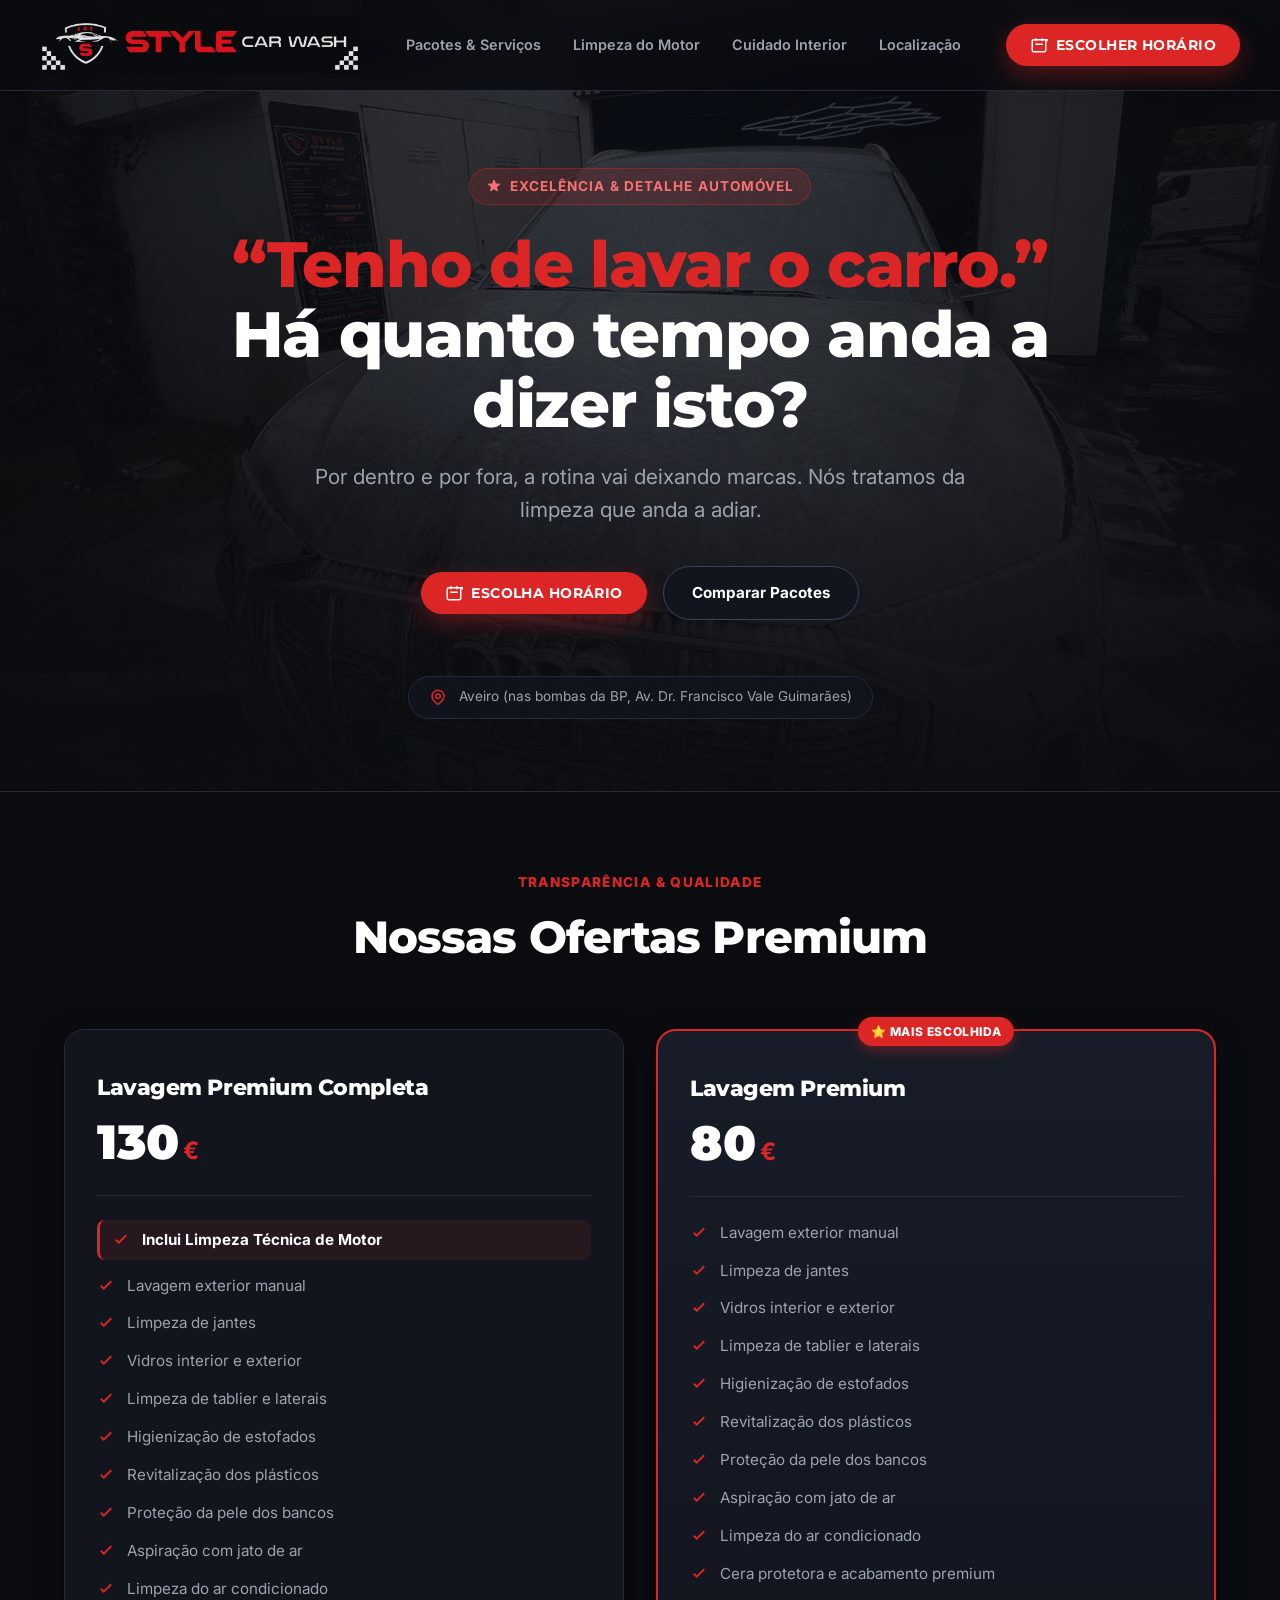
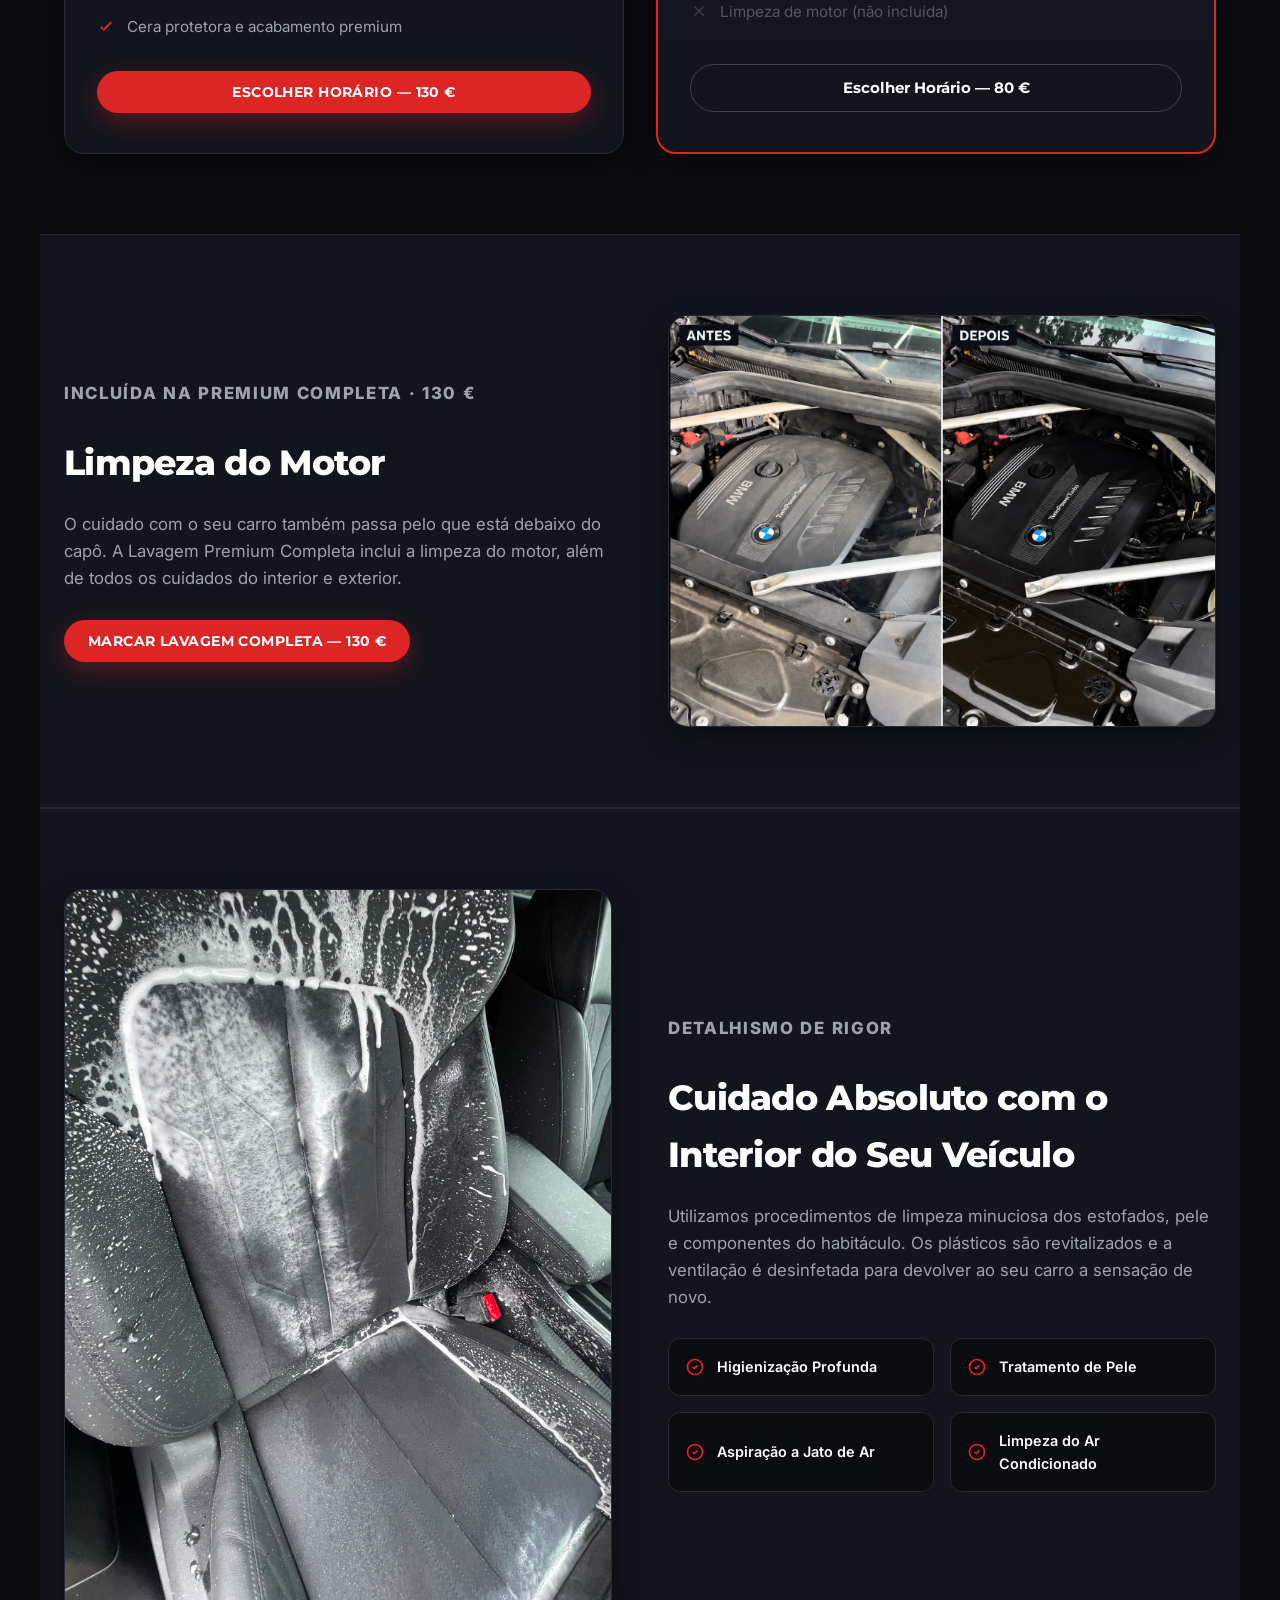
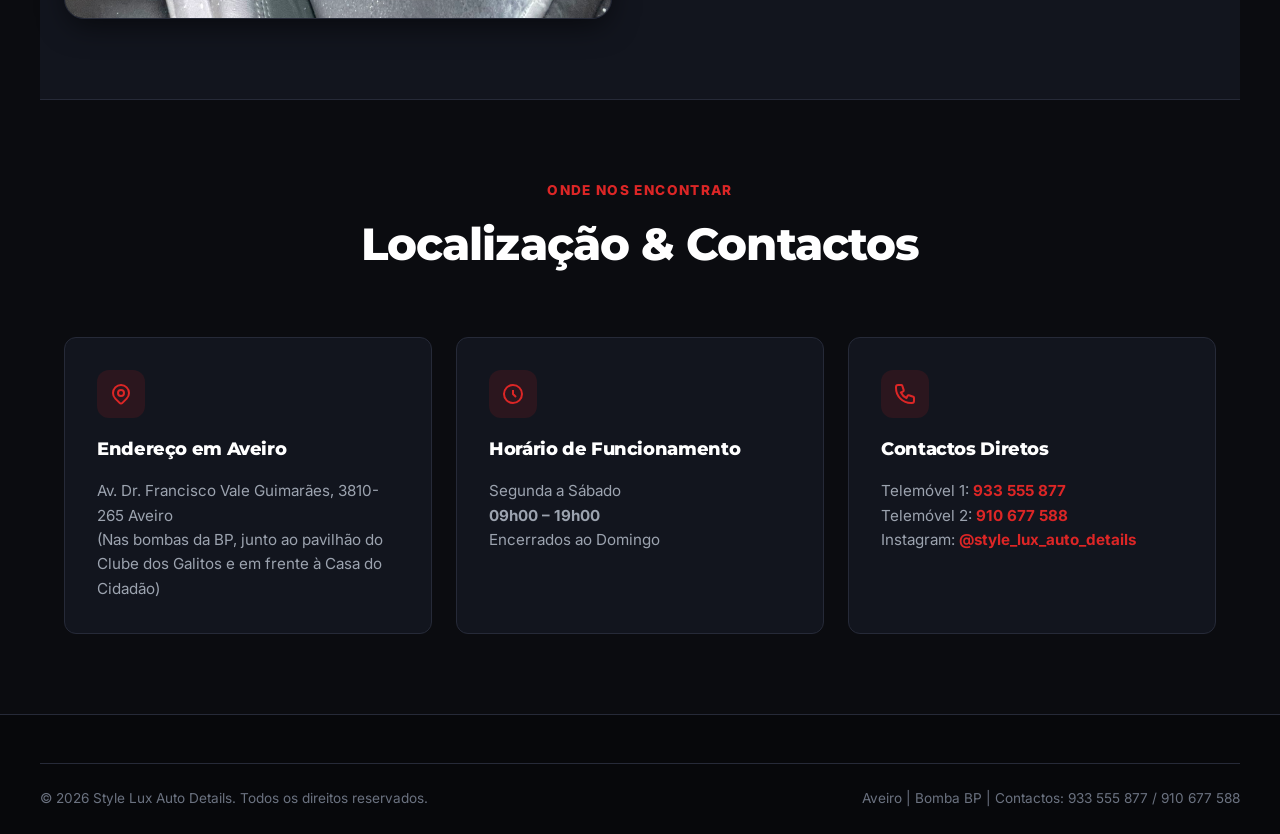
==== commit 3229ad4d: "Rename hero booking button to Escolha horário" ====
--- a/public/index.html
+++ b/public/index.html
@@ -64,7 +64,7 @@
       <div class="hero-actions">
         <button class="btn-cta" onclick="openBookingModal('completa')">
           <svg width="18" height="18" fill="none" stroke="currentColor" stroke-width="2" viewBox="0 0 24 24"><path d="M8 7V3m8 4V3m-9 8h10M5 21h14a2 2 0 002-2V7a2 2 0 002-2H5a2 2 0 00-2 2v12a2 2 0 002 2z"></path></svg>
-          Reservar Lavagem Completa
+          Escolha horário
         </button>
         <a href="#servicos" class="btn-secondary">Comparar Pacotes</a>
       </div>
